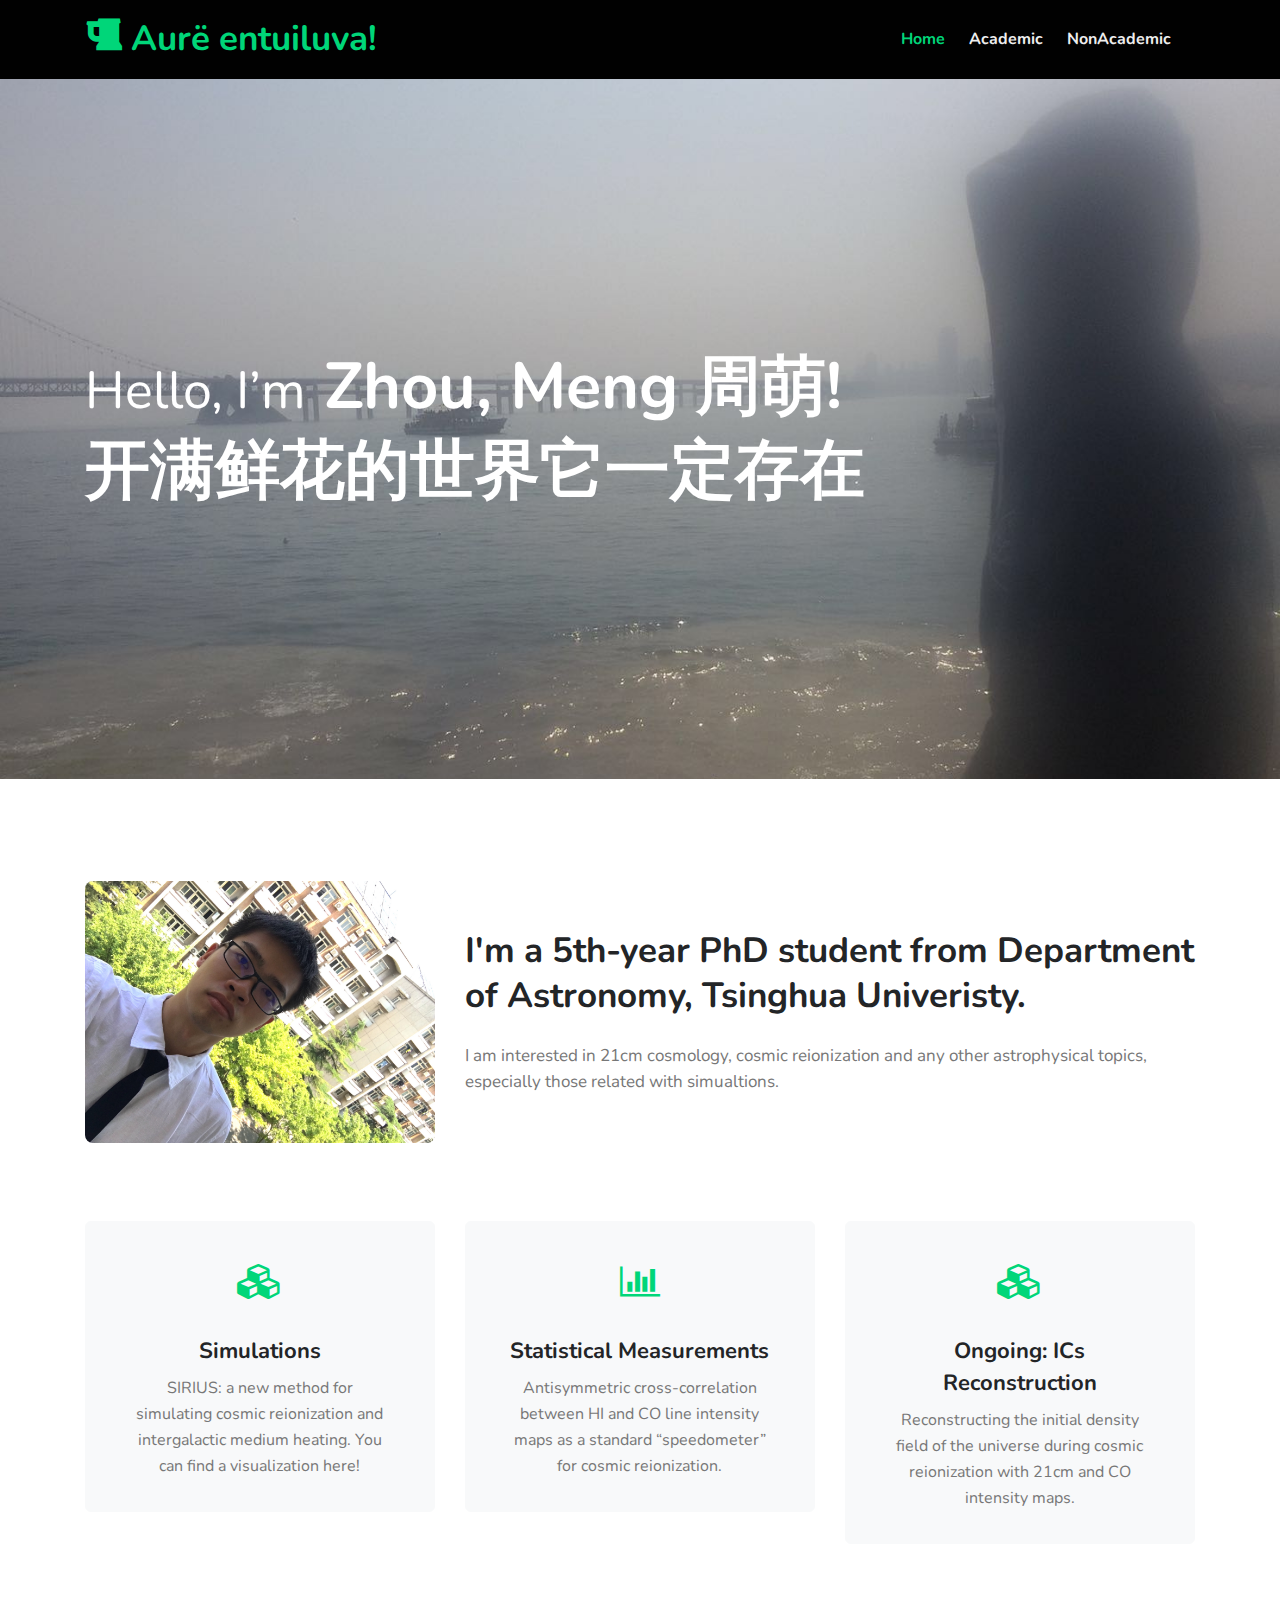
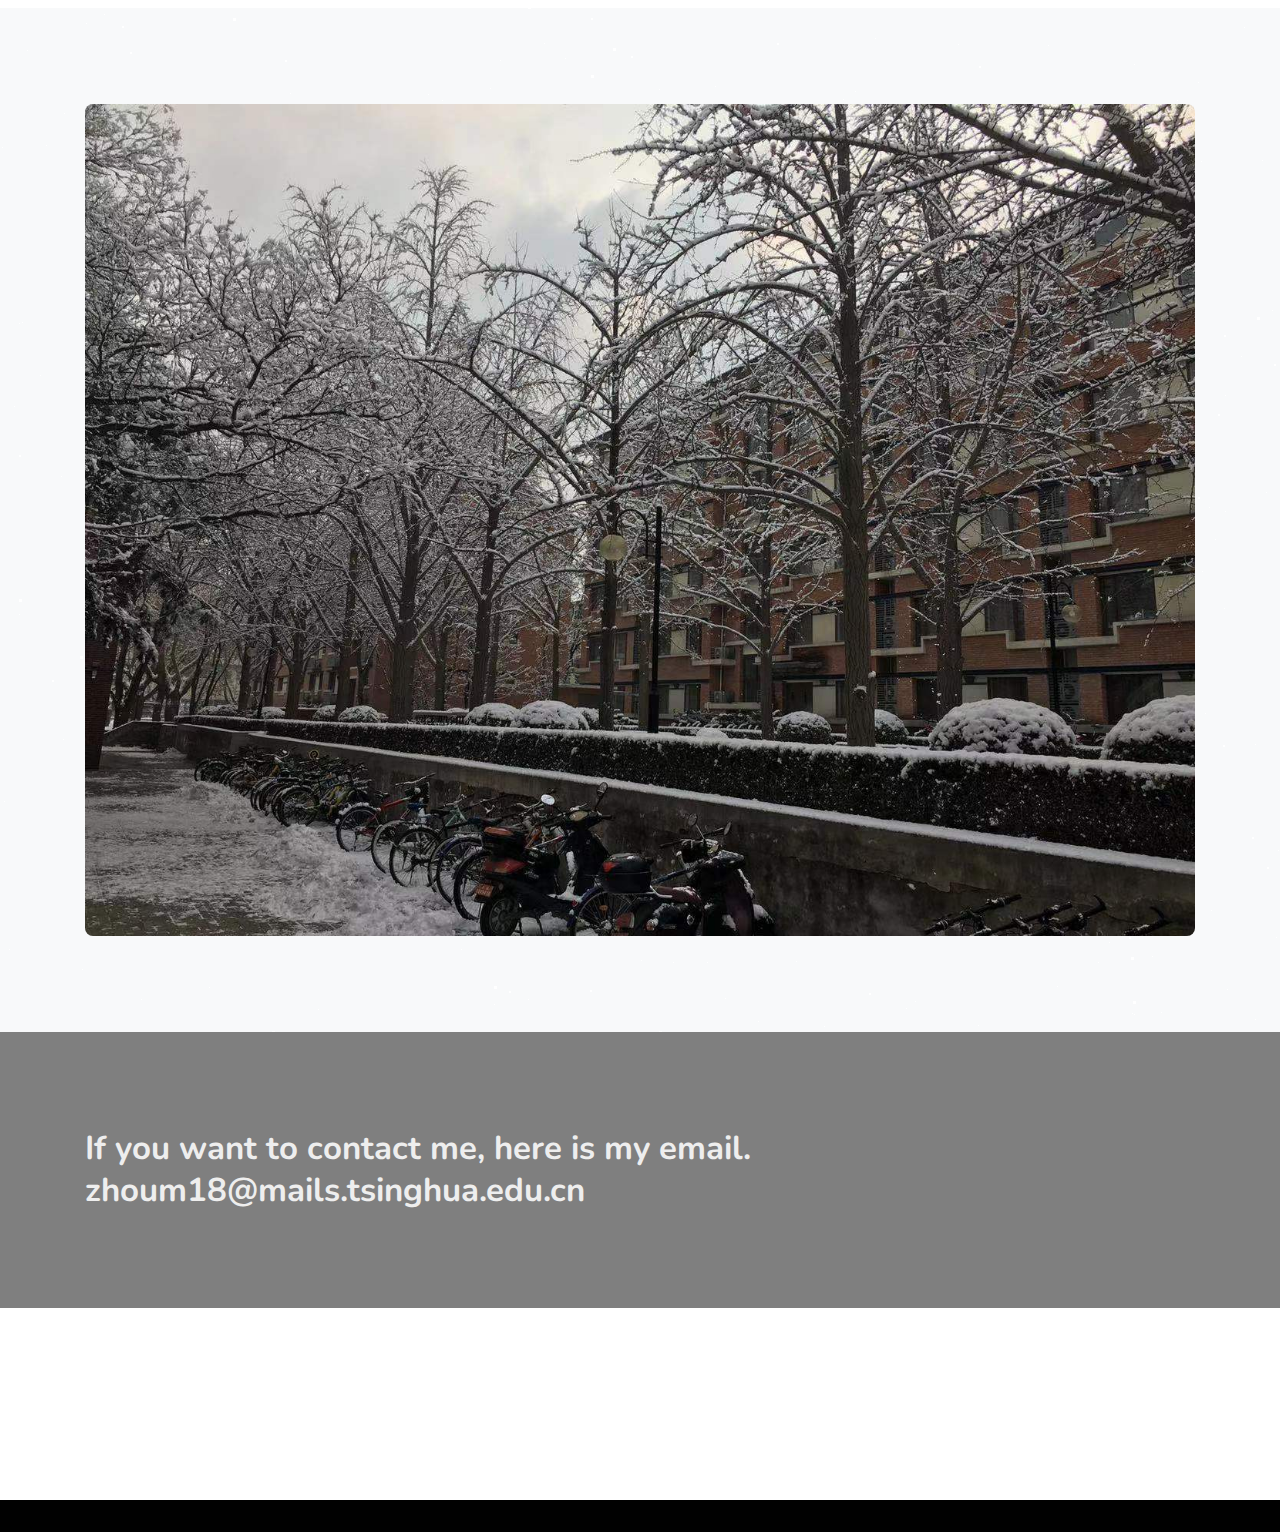
==== index.html @ 4bcf3872 "Update" ====
<!doctype html>
<html lang="en">

<head>
  <!-- Required meta tags -->
  <meta charset="utf-8">
  <meta name="viewport" content="width=device-width, initial-scale=1, shrink-to-fit=no">

  <title>Home</title>

  <!-- google fonts -->
  <link href="http://fonts.googleapis.com/css?family=Nunito:400,700&display=swap" rel="stylesheet">

  <!-- Template CSS -->
  <link rel="stylesheet" href="assets/css/style-starter.css">

</head>

<body>
<!-- header -->
<header>
  <div class="w3l-header" id="home">
    <div class="container">
      <nav class="navbar navbar-expand-lg navbar-dark pl-0 pr-0">
        <a class="navbar-brand m-0" href="index.html"><span class="fa fa-beer"></span></span> Aurë entuiluva! </a>
        <!-- if logo is image enable this   
            <a class="navbar-brand" href="#index.html">
                <img src="image-path" alt="Your logo" title="Your logo" style="height:35px;" />
            </a> -->
        <button class="navbar-toggler" type="button" data-toggle="collapse" data-target="#navbarNav" aria-controls="navbarNav" aria-expanded="false"
          aria-label="Toggle navigation">
          <span class="navbar-toggler-icon fa fa-bars"></span>
        </button>
        <div class="collapse navbar-collapse" id="navbarNav">
          <ul class="navbar-nav ml-auto">
            <li class="nav-item active mr-lg-4">
              <a class="nav-link pl-0 pr-0" href="index.html">Home <span class="sr-only">(current)</span></a>
            </li>
            <li class="nav-item mr-lg-4">
                <a class="nav-link pl-0 pr-0" href="academic.html">Academic</a>
            </li>
            
            <li class="nav-item mr-lg-4">
              <a class="nav-link pl-0 pr-0" href="nonacademic.html">NonAcademic</a>
            </li>
            
          </ul>
        </div>
      </nav>
    </div>
  </div>
</header>
<!-- //header -->
<!--  Main banner section -->
<section class="w3l-main-banner">
  <div class="banner-view">
    <div class="banner-info container">
      <h3 class="banner-text"><small>Hello, I’m</small>
        Zhou, Meng 周萌!
      </h3>
      <h3 class="banner-text">
          开满鲜花的世界它一定存在
      </h3>
    </div>
  </div>

  <div id='stars'></div>
  <div id='stars2'></div>
  <div id='stars3'></div>
</section>
<!--  //Main banner section -->
<!-- w3l-content-photo-5 -->
<div class="w3l-content-photo-5 py-5" id="about">
	<div class="content-main pt-lg-5 pt-md-3 pb-0">
		<div class="container">
			<div class="row">
				<div class="col-lg-4 content-photo">
					<a><img src="assets/images/myimage.jpg" class="img-fluid" alt="content-photo"></a>
				</div>
				<div class="col-lg-8 content-left mt-lg-0 mt-5 ">
					<h3>I'm a 5th-year PhD student from Department of Astronomy, Tsinghua Univeristy.</h3>
					<p class="mb-0">I am interested in 21cm cosmology, cosmic reionization and any other astrophysical topics, especially those related with simualtions.
                    </p>
				</div>
			</div>
		</div>
	</div>
</div>
<!-- //w3l-content-photo-5 -->
<section class="w3l-services-block-3">
  <div class="features-main pb-5 pt-0 text-center">
    <div class="container pb-lg-3">
      <div class="row features">
        <div class="col-lg-4 col-md-6 feature-grid">
         <!-- <a href="https://github.com/MengZhou2951/SIRIUS"> -->
         <a href="img.html">
            <div class="feature-body service1">
              <div class="feature-img">
                <span class="fa fa-cubes" aria-hidden="true"></span>
              </div>
              <div class="feature-info mt-4">
                <h3 class="feature-titel mb-2">Simulations</h3>
                <p class="feature-text">SIRIUS: a new method for simulating cosmic reionization and intergalactic medium heating. You can find a visualization here!
                </p>
              </div>
            </div>
          </a>
        </div>
        <div class="col-lg-4 col-md-6 feature-grid">
          <a href="https://ui.adsabs.harvard.edu/abs/2021ApJ...909...51Z/abstract">
            <div class="feature-body service2">
              <div class="feature-img">
                <span class="fa fa-bar-chart" aria-hidden="true"></span>
              </div>
              <div class="feature-info mt-4">
                <h3 class="feature-titel mb-2">Statistical Measurements</h3>
                <p class="feature-text">Antisymmetric cross-correlation between HI and CO line intensity maps as a standard “speedometer” for cosmic reionization.
                </p>

              </div>
            </div>
          </a>
        </div>
        <div class="col-lg-4 col-md-6 feature-grid">
          <a href="#url">
            <div class="feature-body service1">
              <div class="feature-img">
                <span class="fa fa-cubes" aria-hidden="true"></span>
              </div>
              <div class="feature-info mt-4">
                <h3 class="feature-titel mb-2">Ongoing: ICs Reconstruction</h3>
                <p class="feature-text">Reconstructing the initial density field of the universe during cosmic reionization with 21cm and CO intensity maps.
                </p>
              </div>
            </div>
          </a>
        </div>
      </div>
    </div>
  </div>
</section>
<!-- gallery-7 -->
<section class="w3l-gallery-7">
	<div class="gallery-7_sur py-5">
		<div class="container py-lg-5">
			<div id="container">
				<div class="galleryContainer">
					<div class="gallery">
						<input type="radio" name="controls" id="c1" checked><img class="galleryImage img-fluid" id="i1" src="assets/images/g1.jpg" class="img"
							alt="">
						<input type="radio" name="controls" id="c2"><img class="galleryImage img-fluid" id="i2" src="assets/images/g2.jpg" class="img" alt="">
						
					</div>
					
				</div>
			</div>
		</div>
	</div>
</section>

<!-- //iphone home block -->
<!-- testimonial -->
<section class="w3l-quote-main" id="client">
    <div class="quote py-5">
        <div class="container py-lg-5">
            <div class="row">
                <div class="col-lg-9">
                    <h4>If you want to contact me, here is my email.</h4>
                    <h4> zhoum18@mails.tsinghua.edu.cn</h4>
                </div>
                <div class="col-lg-3 mt-lg-0 mt-3 text-lg-center tablet-grid">
                    <img src="assets/images/client1.jpg" alt="" class="img-fluid" />
                    <div>
                        
                    </div>
                </div>
            </div>
        </div>
    </div>
</section>
<!-- //testimonial -->

<!-- home page blog-->
<section class="w3l-blog py-5">
    <div class="container py-lg-5 py-md-3">
        <div class="row">
            <div class="col-lg-5">
                
            </div>
            <div class="col-lg-7 mt-lg-0 mt-4">
                
            </div>
        </div>
    </div>
</section>
<!-- //home page blog-->
<!-- freelance hire me -->

<!-- //freelance hire me -->

<!-- Footer -->
<footer>
  <section class="w3l-footers-1">
    <div class="footer py-3">
      <div class="container">
        <div class="footer-content">
          <div class="row">
            <div class="col-lg-8 footer-left">
            
            </div>
            <div class="col-lg-4 footer-right text-lg-right text-center mt-lg-0 mt-3">
              <ul class="social m-0 p-0">
                
              </ul>
            </div>
          </div>
        </div>
      </div>
    </div>
  </section>
</footer>
<!-- //Footer -->

<!-- move top -->
<button onclick="topFunction()" id="movetop" class="editContent" title="Go to top">
  <span class="fa fa-angle-up"></span>
</button>
<script>
  // When the user scrolls down 20px from the top of the document, show the button
  window.onscroll = function () {
    scrollFunction()
  };

  function scrollFunction() {
    if (document.body.scrollTop > 20 || document.documentElement.scrollTop > 20) {
      document.getElementById("movetop").style.display = "block";
    } else {
      document.getElementById("movetop").style.display = "none";
    }
  }

  // When the user clicks on the button, scroll to the top of the document
  function topFunction() {
    document.body.scrollTop = 0;
    document.documentElement.scrollTop = 0;
  }
</script>
<!-- /move top -->

<!-- common jquery -->
<script src="assets/js/jquery-3.3.1.min.js"></script>
<!-- //common jquery -->

<!-- disable body scroll which navbar is in active -->
<script>
  $(function () {
    $('.navbar-toggler').click(function () {
      $('body').toggleClass('noscroll');
    })
  });
</script>
<!-- disable body scroll which navbar is in active -->


<!-- for blog carousel slider -->
<script src="assets/js/owl.carousel.js"></script>
<script>
  $(document).ready(function () {
    var owl = $('.owl-carousel');
    owl.owlCarousel({
      stagePadding: 20,
      margin: 15,
      nav: false,
      loop: false,
      responsive: {
        0: {
          items: 1
        },
        600: {
          items: 2
        },
        1000: {
          items: 3
        }
      }
    })
  })
</script>
<!-- //for blog carousel slider -->


<!-- stats number counter-->
<script src="assets/js/jquery.waypoints.min.js"></script>
<script src="assets/js/jquery.countup.js"></script>
<script>
  $('.counter').countUp();
</script>
<!-- //stats number counter -->

<!-- jQuery-Photo-filter-lightbox-portfolio-plugin -->
<script src="assets/js/jquery-1.7.2.js"></script>
<script src="assets/js/jquery.quicksand.js"></script>
<script src="assets/js/script.js"></script>
<script src="assets/js/jquery.prettyPhoto.js"></script>
<!-- //jQuery-Photo-filter-lightbox-portfolio-plugin -->

<!--  bootstrap js -->
<script src="assets/js/bootstrap.min.js"></script>
<!--  //bootstrap js -->

</body>

</html>
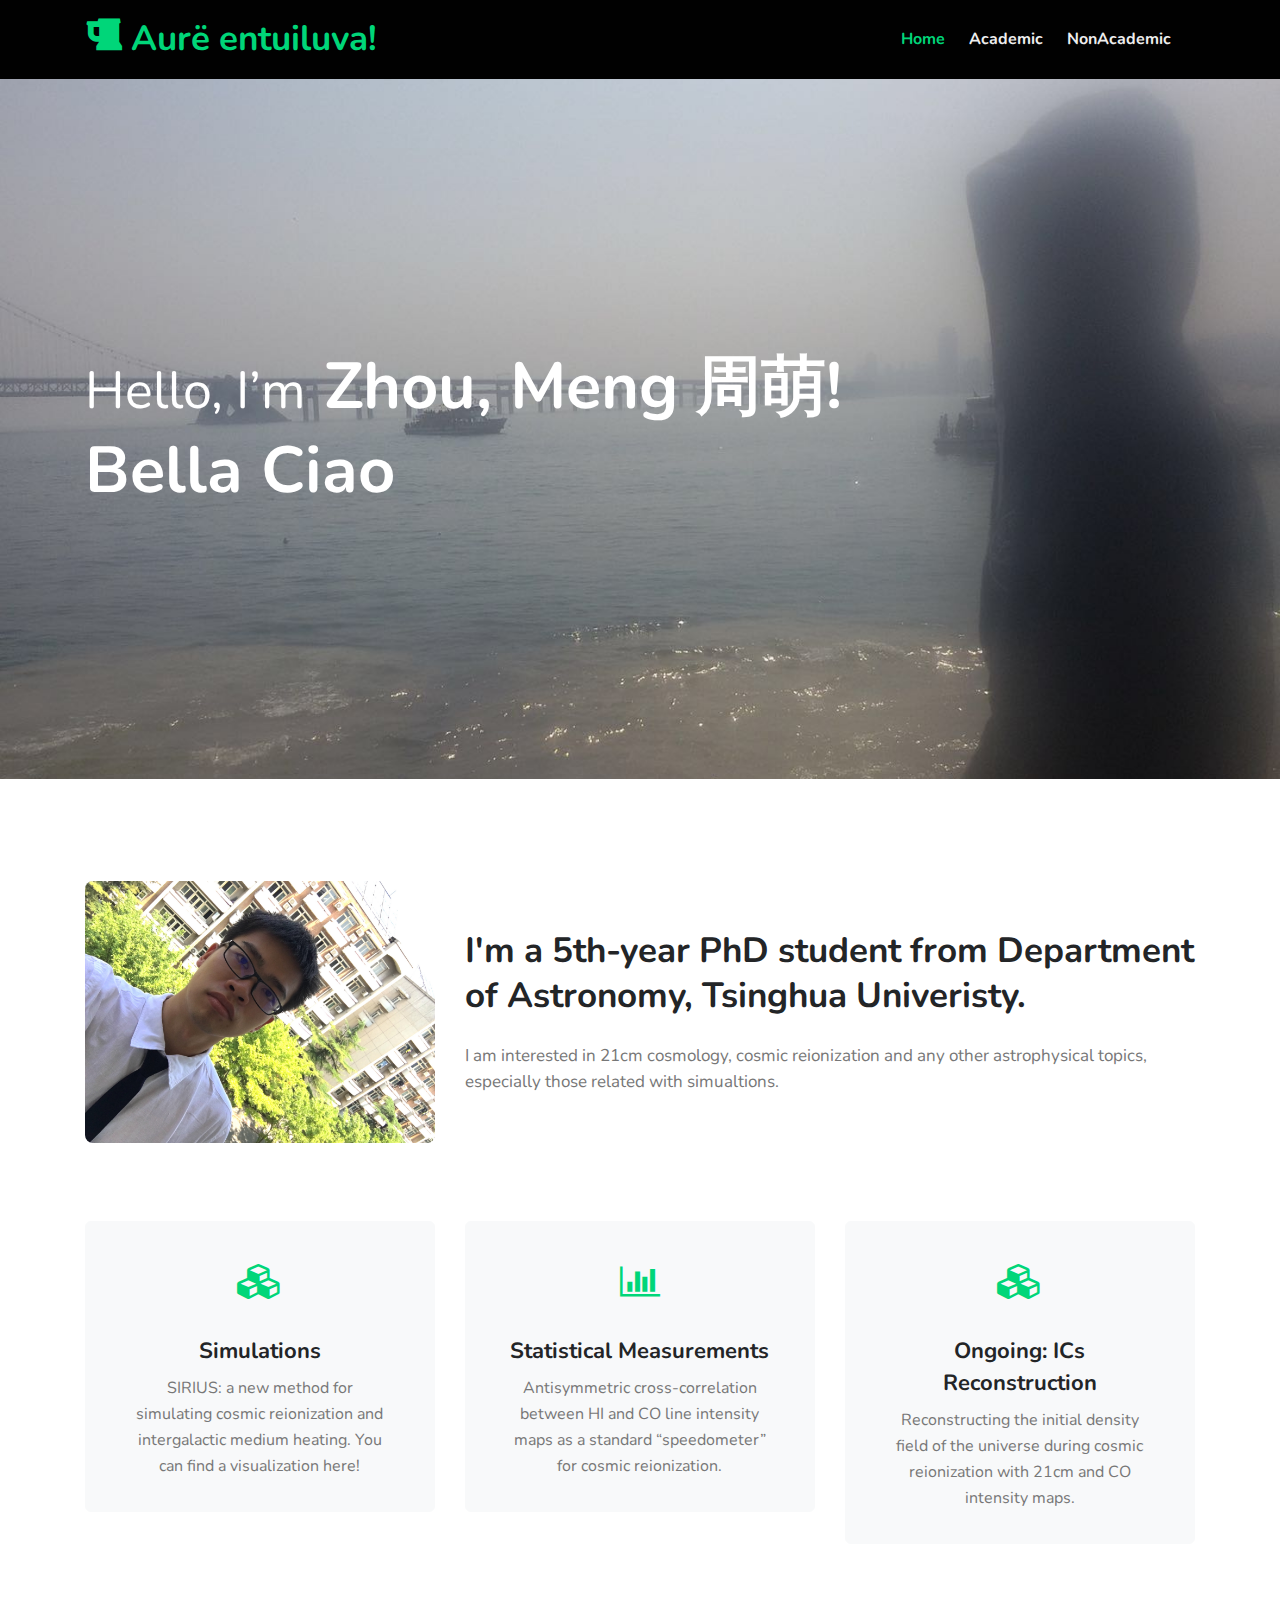
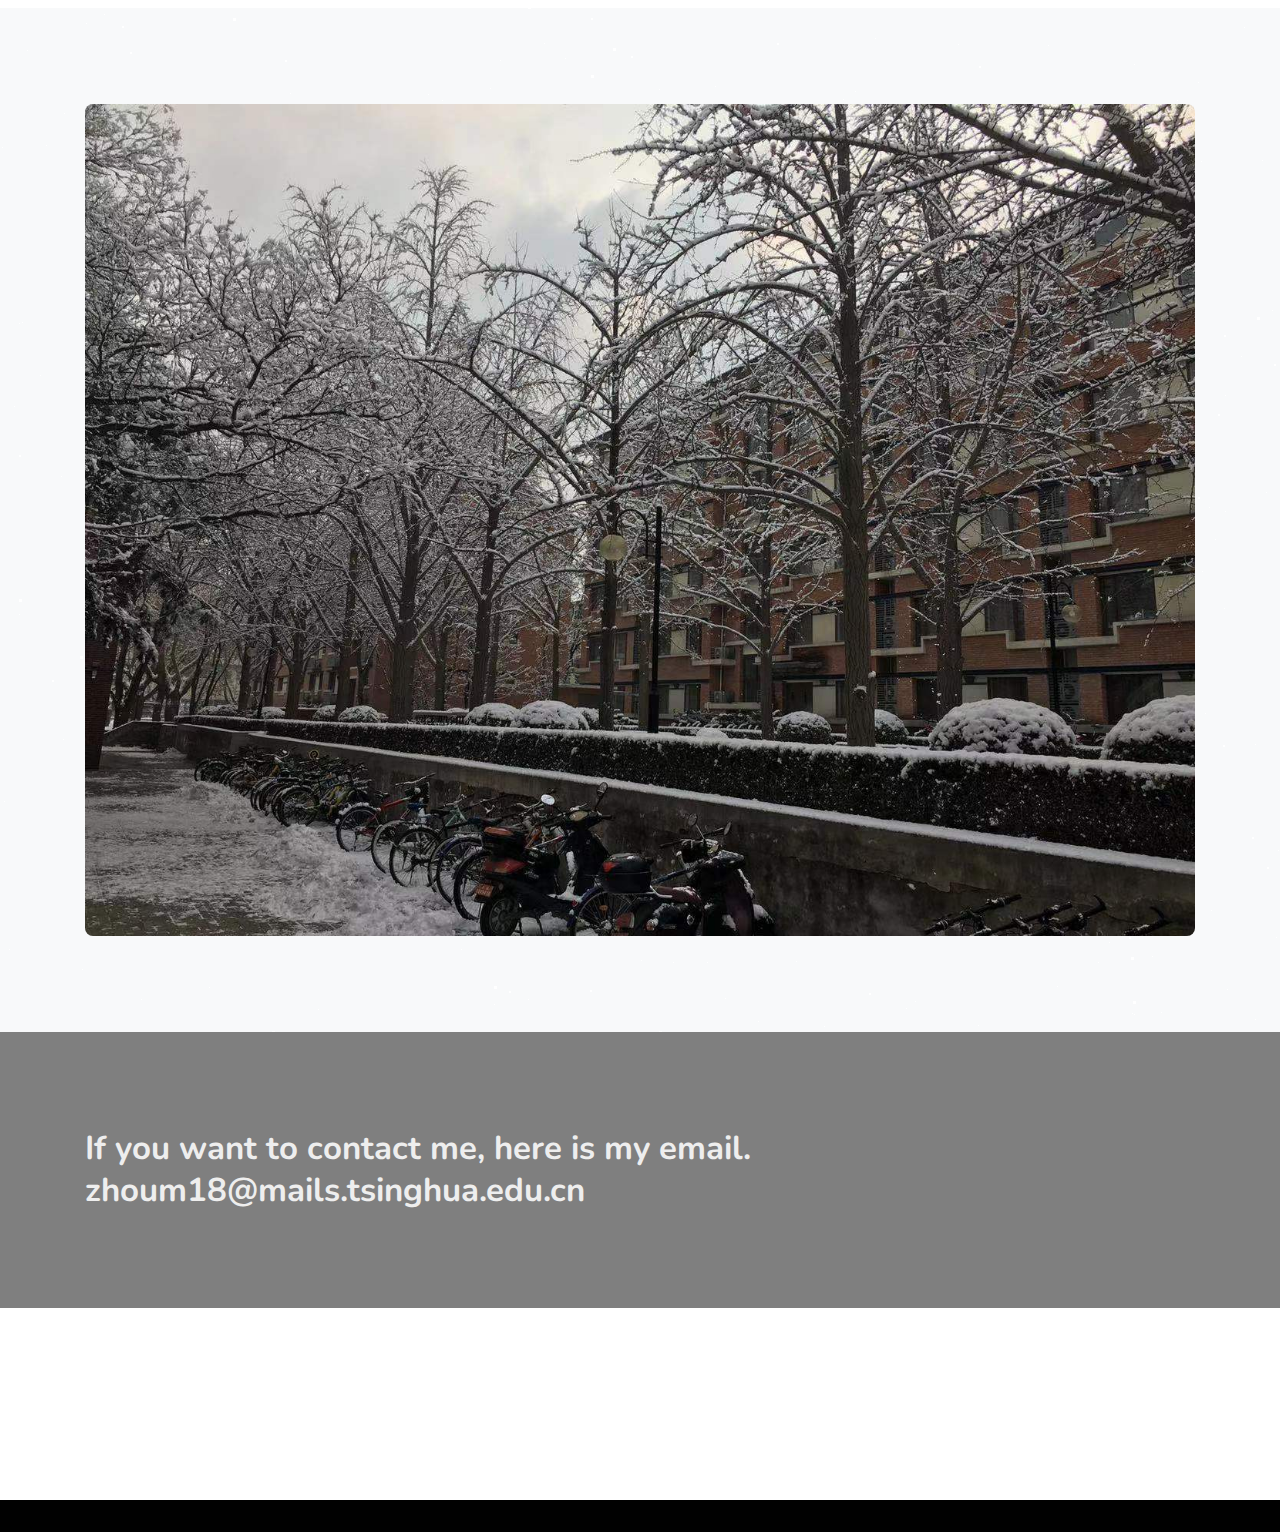
==== commit e435f998: "Bella Ciao" ====
--- a/index.html
+++ b/index.html
@@ -59,7 +59,7 @@
         Zhou, Meng 周萌!
       </h3>
       <h3 class="banner-text">
-          开满鲜花的世界它一定存在
+          Bella Ciao
       </h3>
     </div>
   </div>
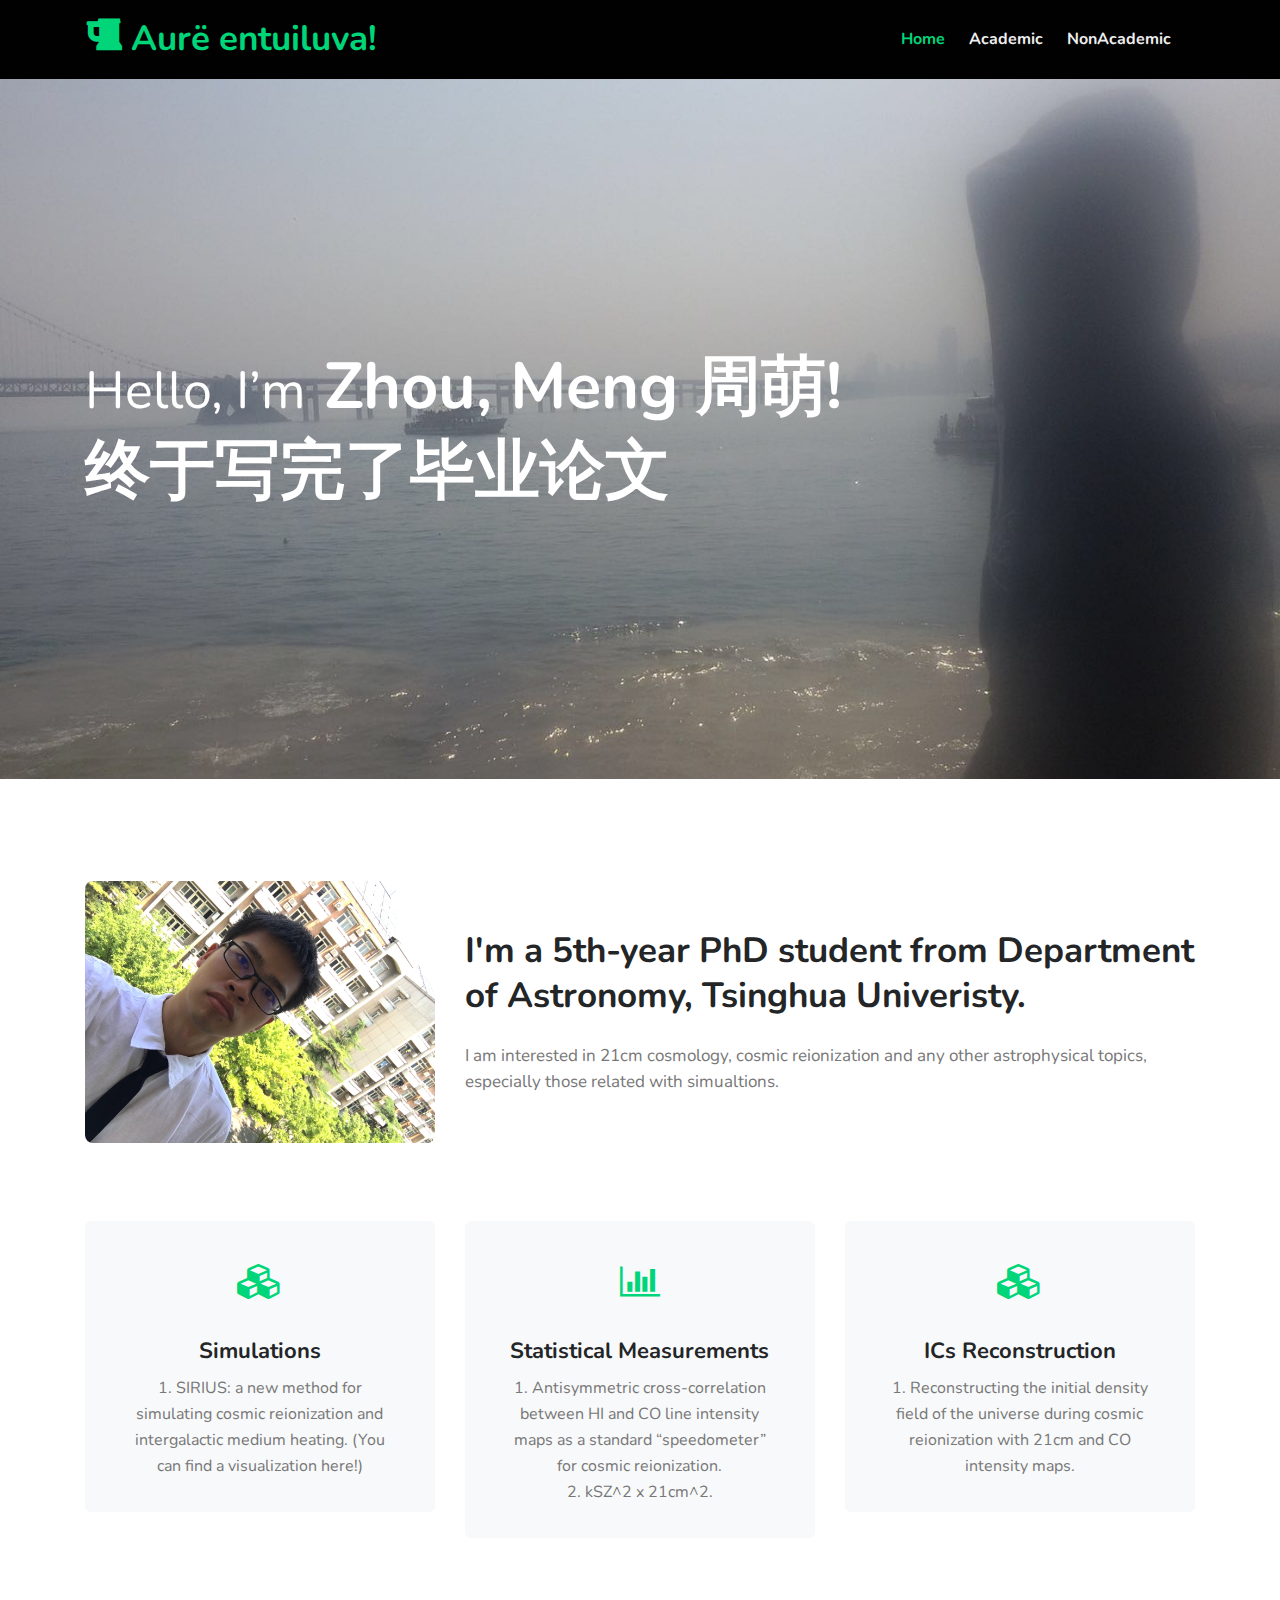
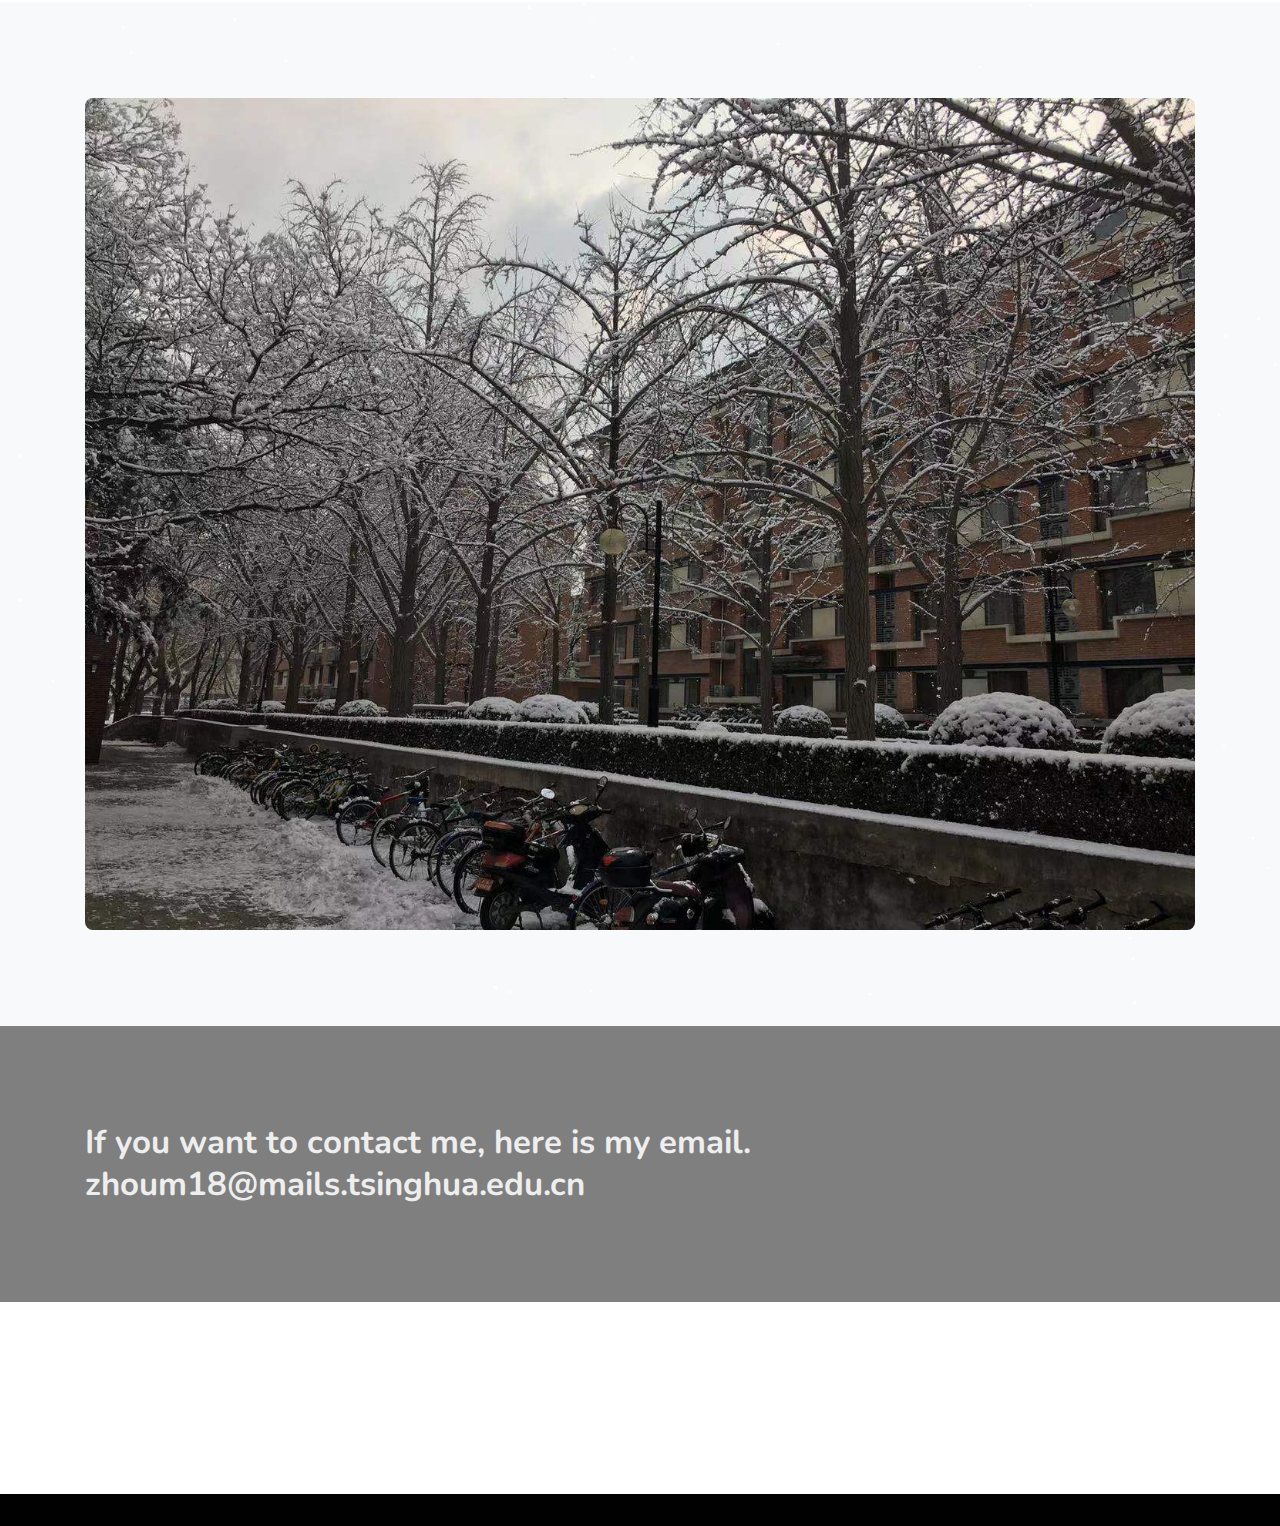
==== commit 7e0c7c2a: "Update" ====
--- a/index.html
+++ b/index.html
@@ -59,7 +59,7 @@
         Zhou, Meng 周萌!
       </h3>
       <h3 class="banner-text">
-          Bella Ciao
+          终于写完了毕业论文
       </h3>
     </div>
   </div>
@@ -92,49 +92,58 @@
     <div class="container pb-lg-3">
       <div class="row features">
         <div class="col-lg-4 col-md-6 feature-grid">
-         <!-- <a href="https://github.com/MengZhou2951/SIRIUS"> -->
-         <a href="img.html">
+         
+         
             <div class="feature-body service1">
               <div class="feature-img">
                 <span class="fa fa-cubes" aria-hidden="true"></span>
               </div>
               <div class="feature-info mt-4">
                 <h3 class="feature-titel mb-2">Simulations</h3>
-                <p class="feature-text">SIRIUS: a new method for simulating cosmic reionization and intergalactic medium heating. You can find a visualization here!
+                <a href="img.html">
+                <!-- <a href="https://github.com/MengZhou2951/SIRIUS"> -->
+                <p class="feature-text">1. SIRIUS: a new method for simulating cosmic reionization and intergalactic medium heating. (You can find a visualization here!)
                 </p>
-              </div>
-            </div>
-          </a>
+                </a>
+              </div>
+            </div>
+         
         </div>
         <div class="col-lg-4 col-md-6 feature-grid">
-          <a href="https://ui.adsabs.harvard.edu/abs/2021ApJ...909...51Z/abstract">
+          
             <div class="feature-body service2">
               <div class="feature-img">
                 <span class="fa fa-bar-chart" aria-hidden="true"></span>
               </div>
               <div class="feature-info mt-4">
                 <h3 class="feature-titel mb-2">Statistical Measurements</h3>
-                <p class="feature-text">Antisymmetric cross-correlation between HI and CO line intensity maps as a standard “speedometer” for cosmic reionization.
+                <a href="https://ui.adsabs.harvard.edu/abs/2021ApJ...909...51Z/abstract">
+                <p class="feature-text">1. Antisymmetric cross-correlation between HI and CO line intensity maps as a standard “speedometer” for cosmic reionization.
                 </p>
-
-              </div>
-            </div>
-          </a>
+                </a>
+                <p class="feature-text">2. kSZ^2 x 21cm^2.
+                </p>
+              </div>
+            </div>
+         
         </div>
         <div class="col-lg-4 col-md-6 feature-grid">
-          <a href="#url">
+            
             <div class="feature-body service1">
               <div class="feature-img">
                 <span class="fa fa-cubes" aria-hidden="true"></span>
               </div>
               <div class="feature-info mt-4">
-                <h3 class="feature-titel mb-2">Ongoing: ICs Reconstruction</h3>
-                <p class="feature-text">Reconstructing the initial density field of the universe during cosmic reionization with 21cm and CO intensity maps.
+                <h3 class="feature-titel mb-2">ICs Reconstruction</h3>
+                <a href="https://ui.adsabs.harvard.edu/abs/2023arXiv231114940Z/abstract">
+                <p class="feature-text">1. Reconstructing the initial density field of the universe during cosmic reionization with 21cm and CO intensity maps.
                 </p>
-              </div>
-            </div>
-          </a>
-        </div>
+                </a>
+              </div>
+            </div>
+          
+        </div>
+        
       </div>
     </div>
   </div>
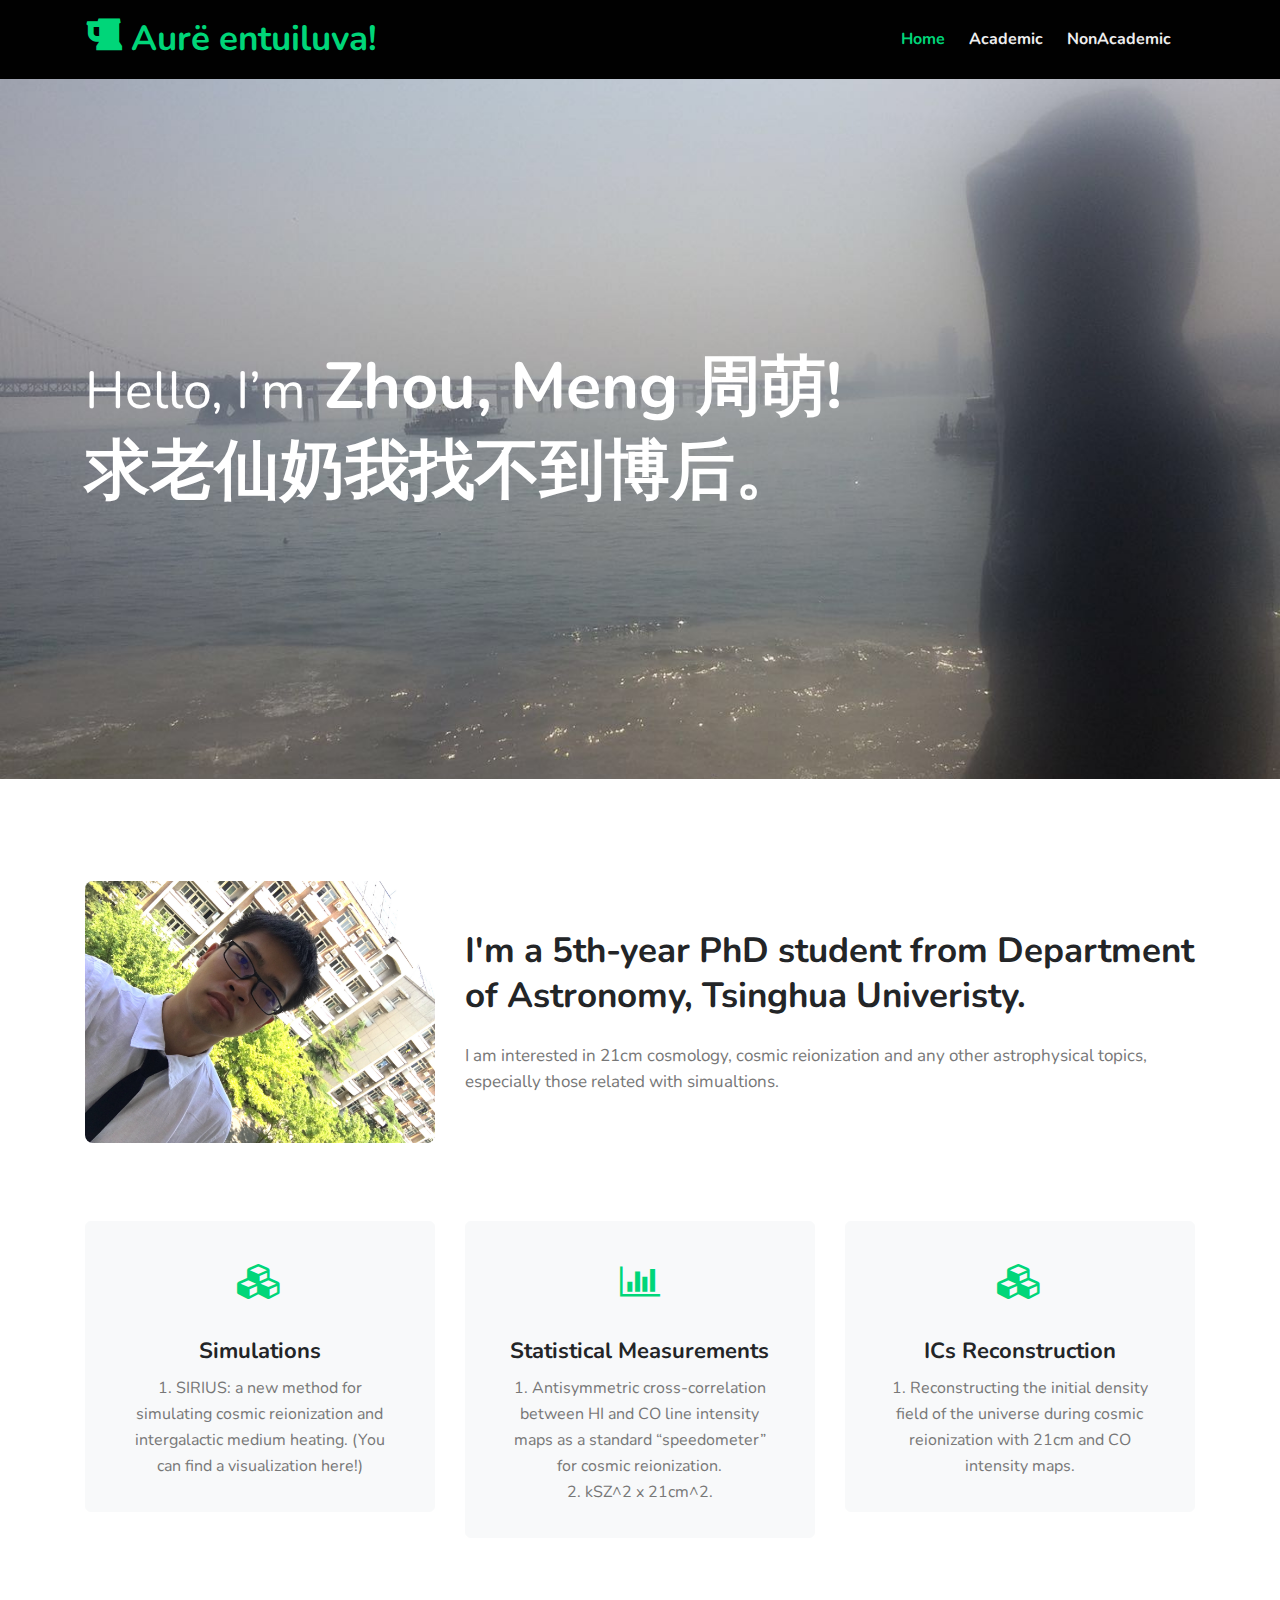
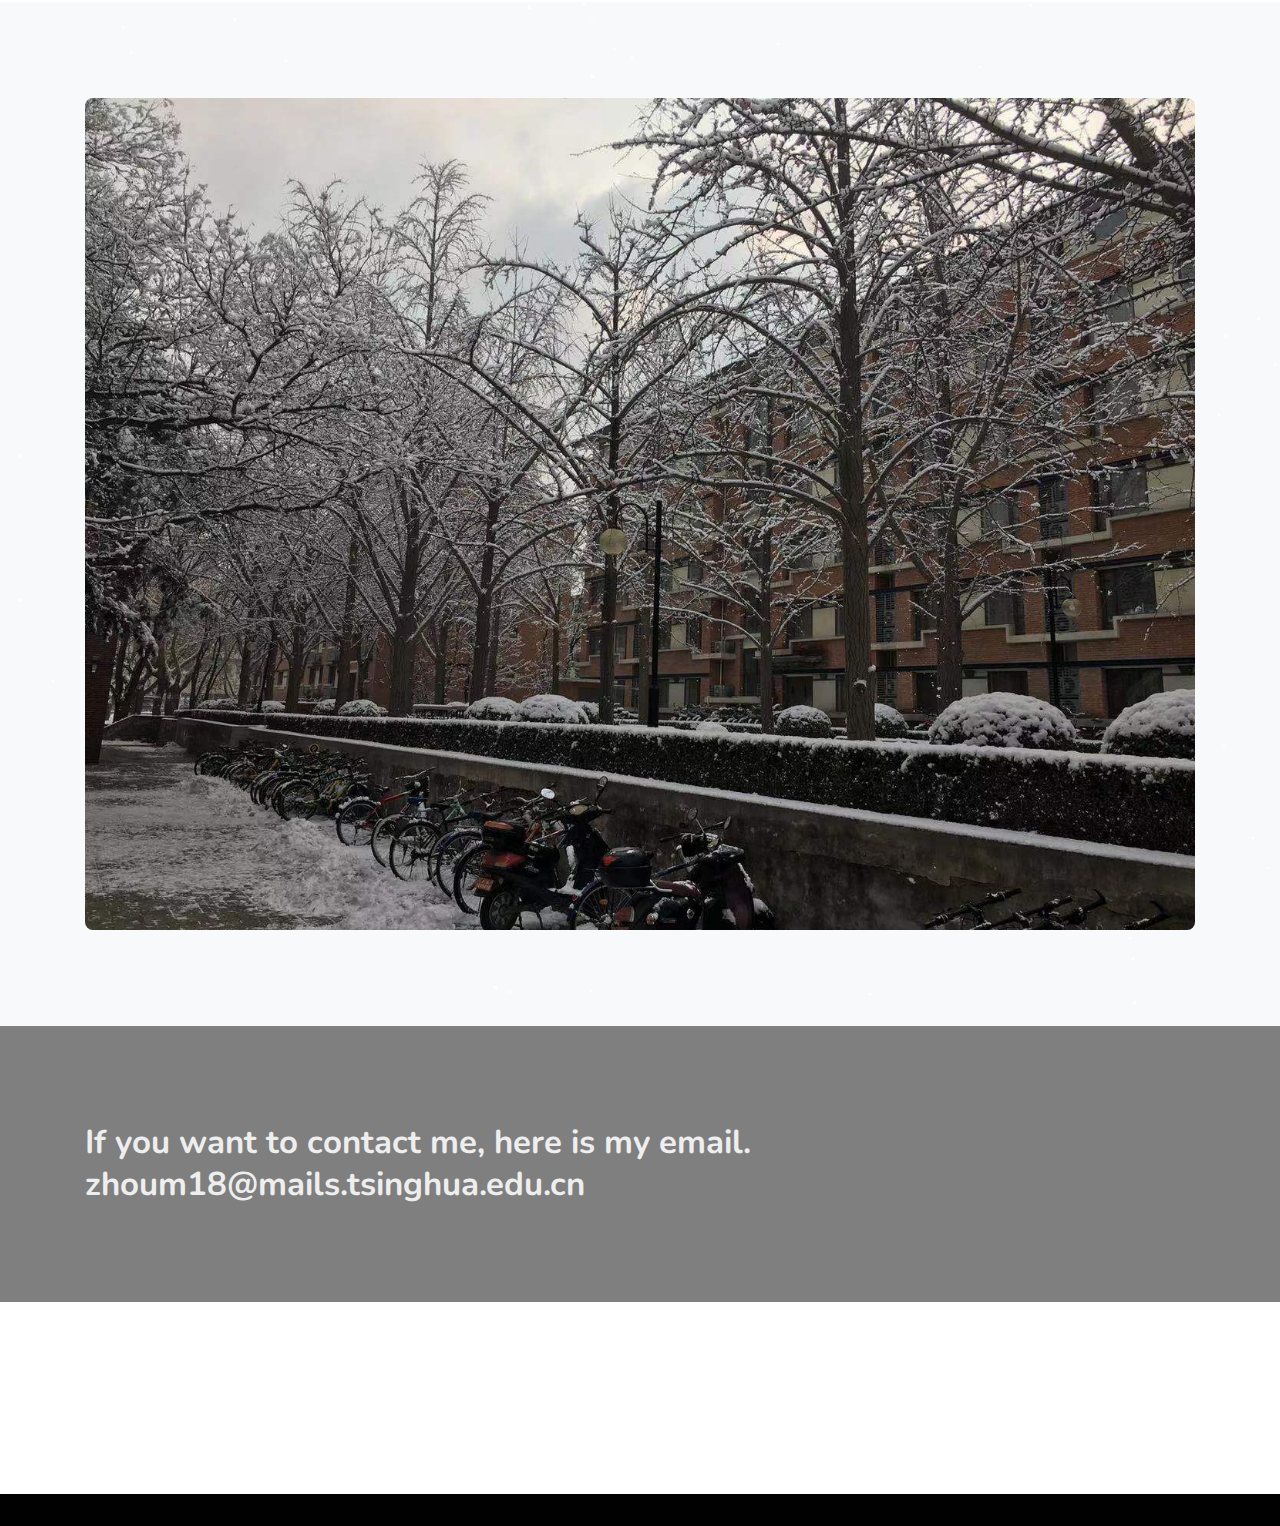
==== commit c4fd4b24: "update" ====
--- a/index.html
+++ b/index.html
@@ -59,7 +59,7 @@
         Zhou, Meng 周萌!
       </h3>
       <h3 class="banner-text">
-          终于写完了毕业论文
+          求老仙奶我找不到博后。
       </h3>
     </div>
   </div>
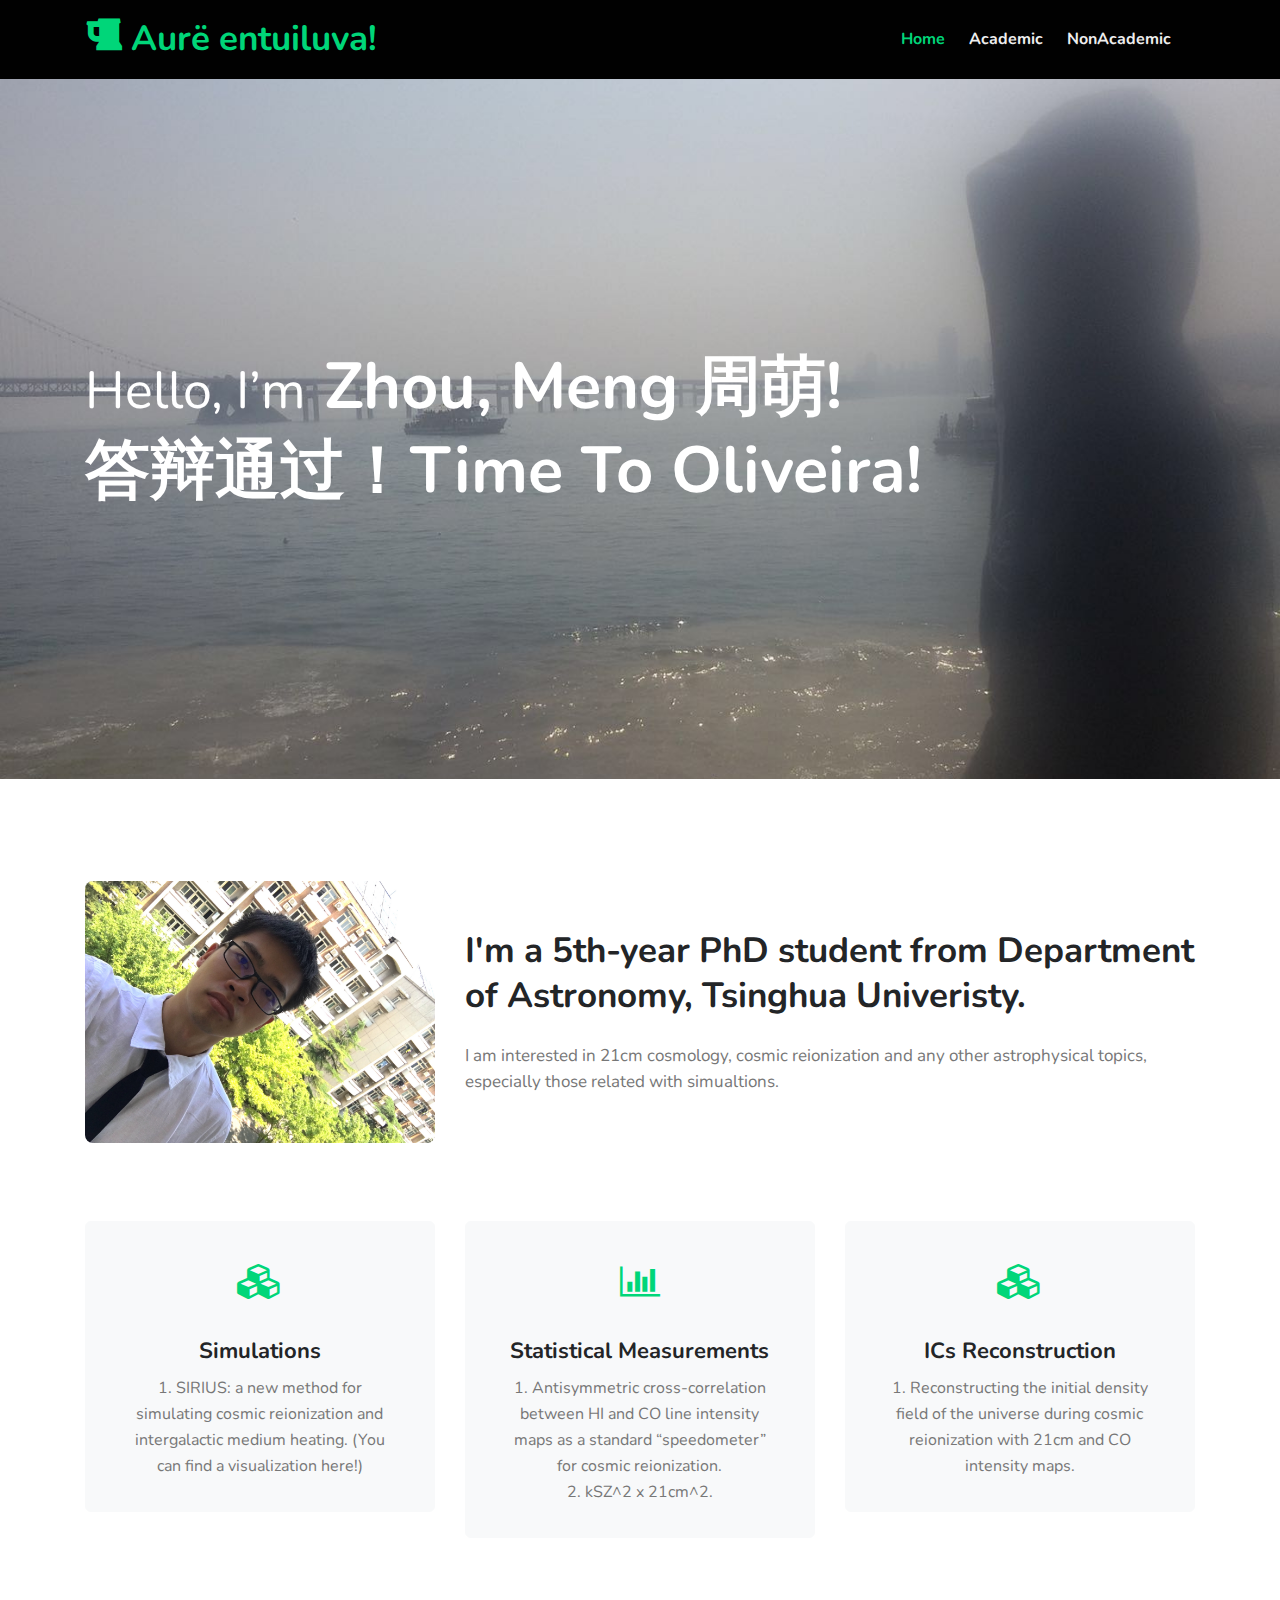
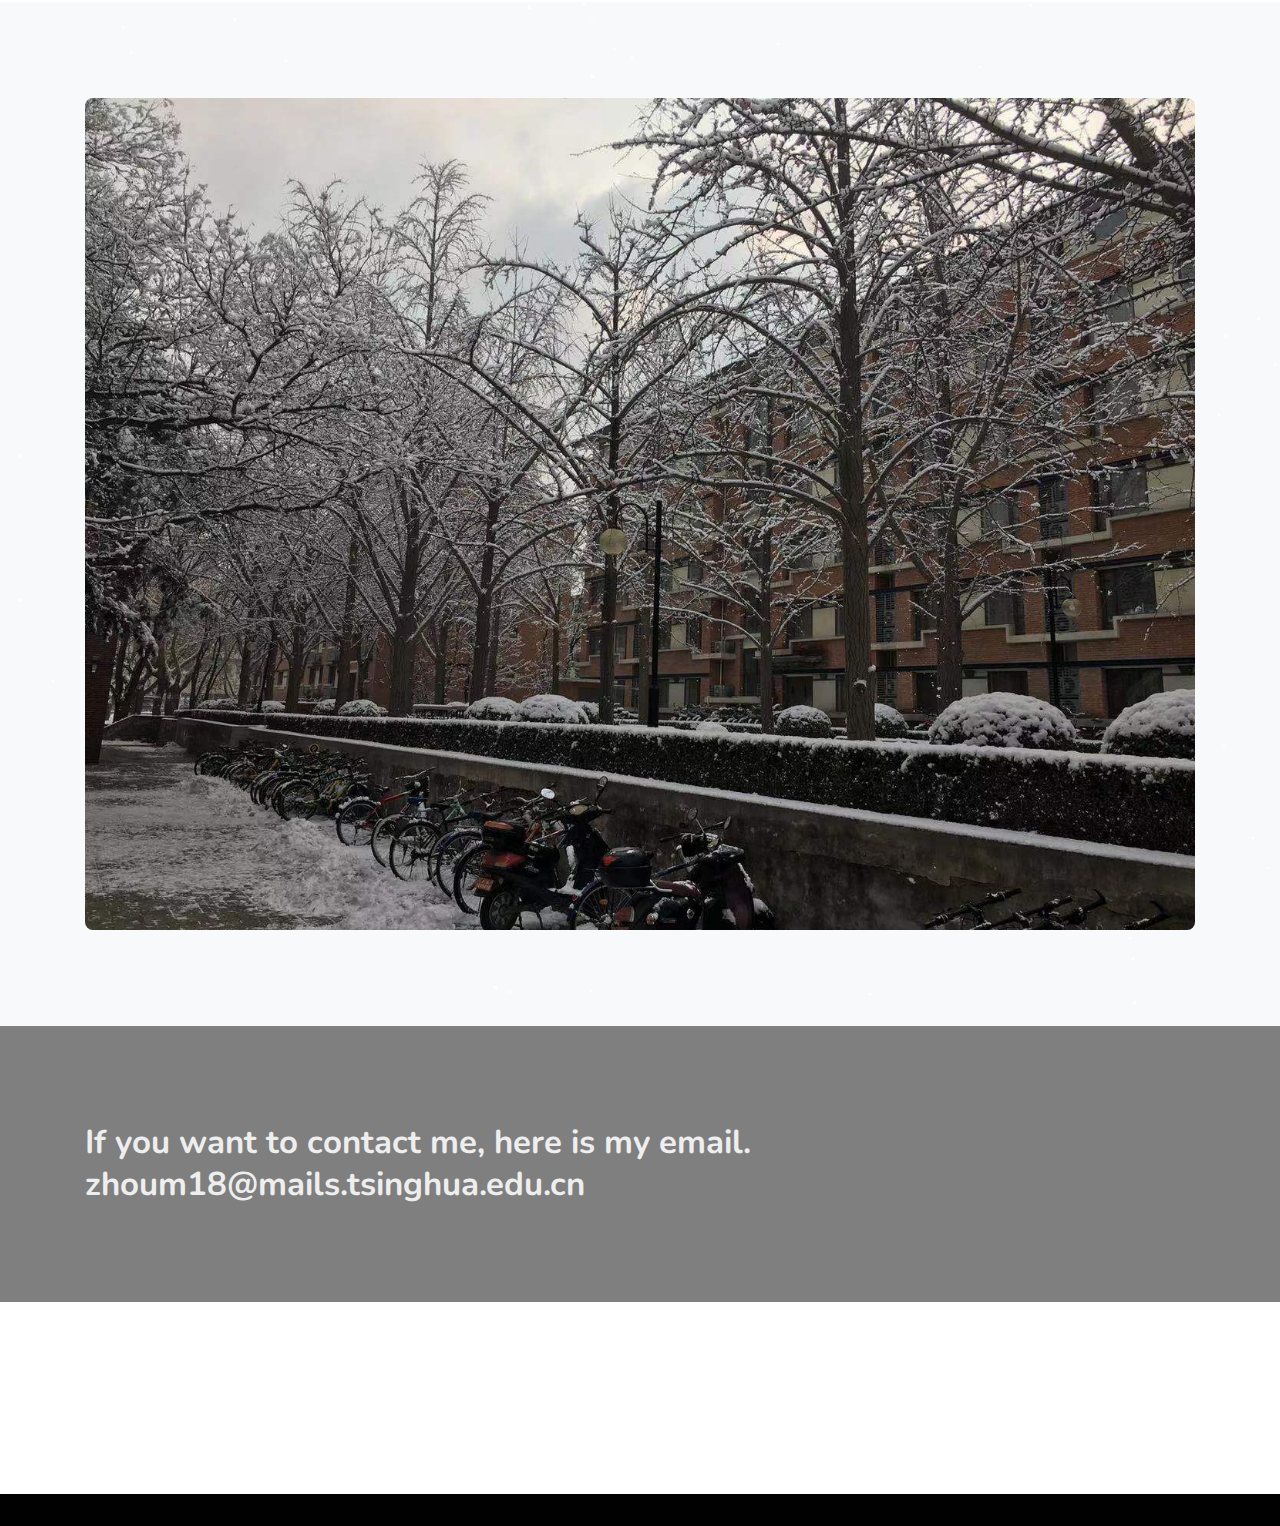
==== commit 00d50a05: "Update" ====
--- a/index.html
+++ b/index.html
@@ -59,7 +59,7 @@
         Zhou, Meng 周萌!
       </h3>
       <h3 class="banner-text">
-          求老仙奶我找不到博后。
+          答辩通过！Time To Oliveira!
       </h3>
     </div>
   </div>
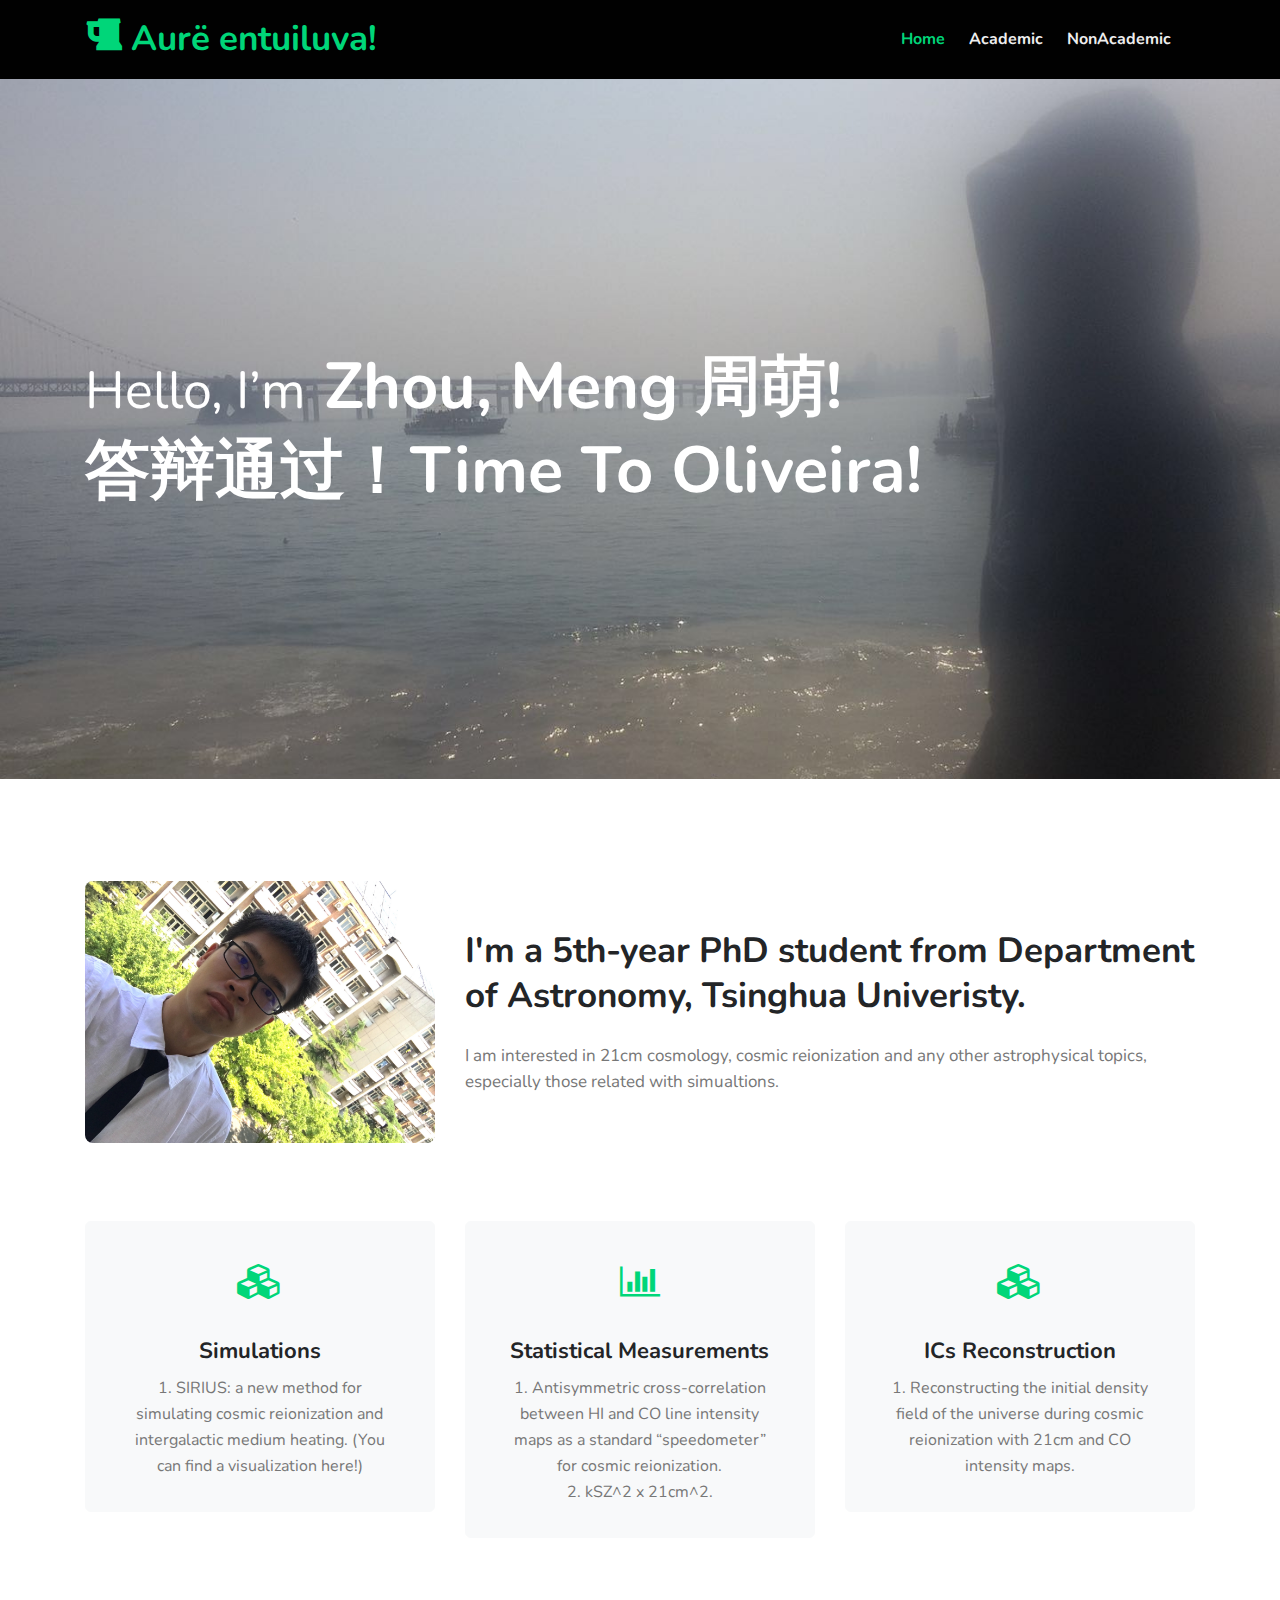
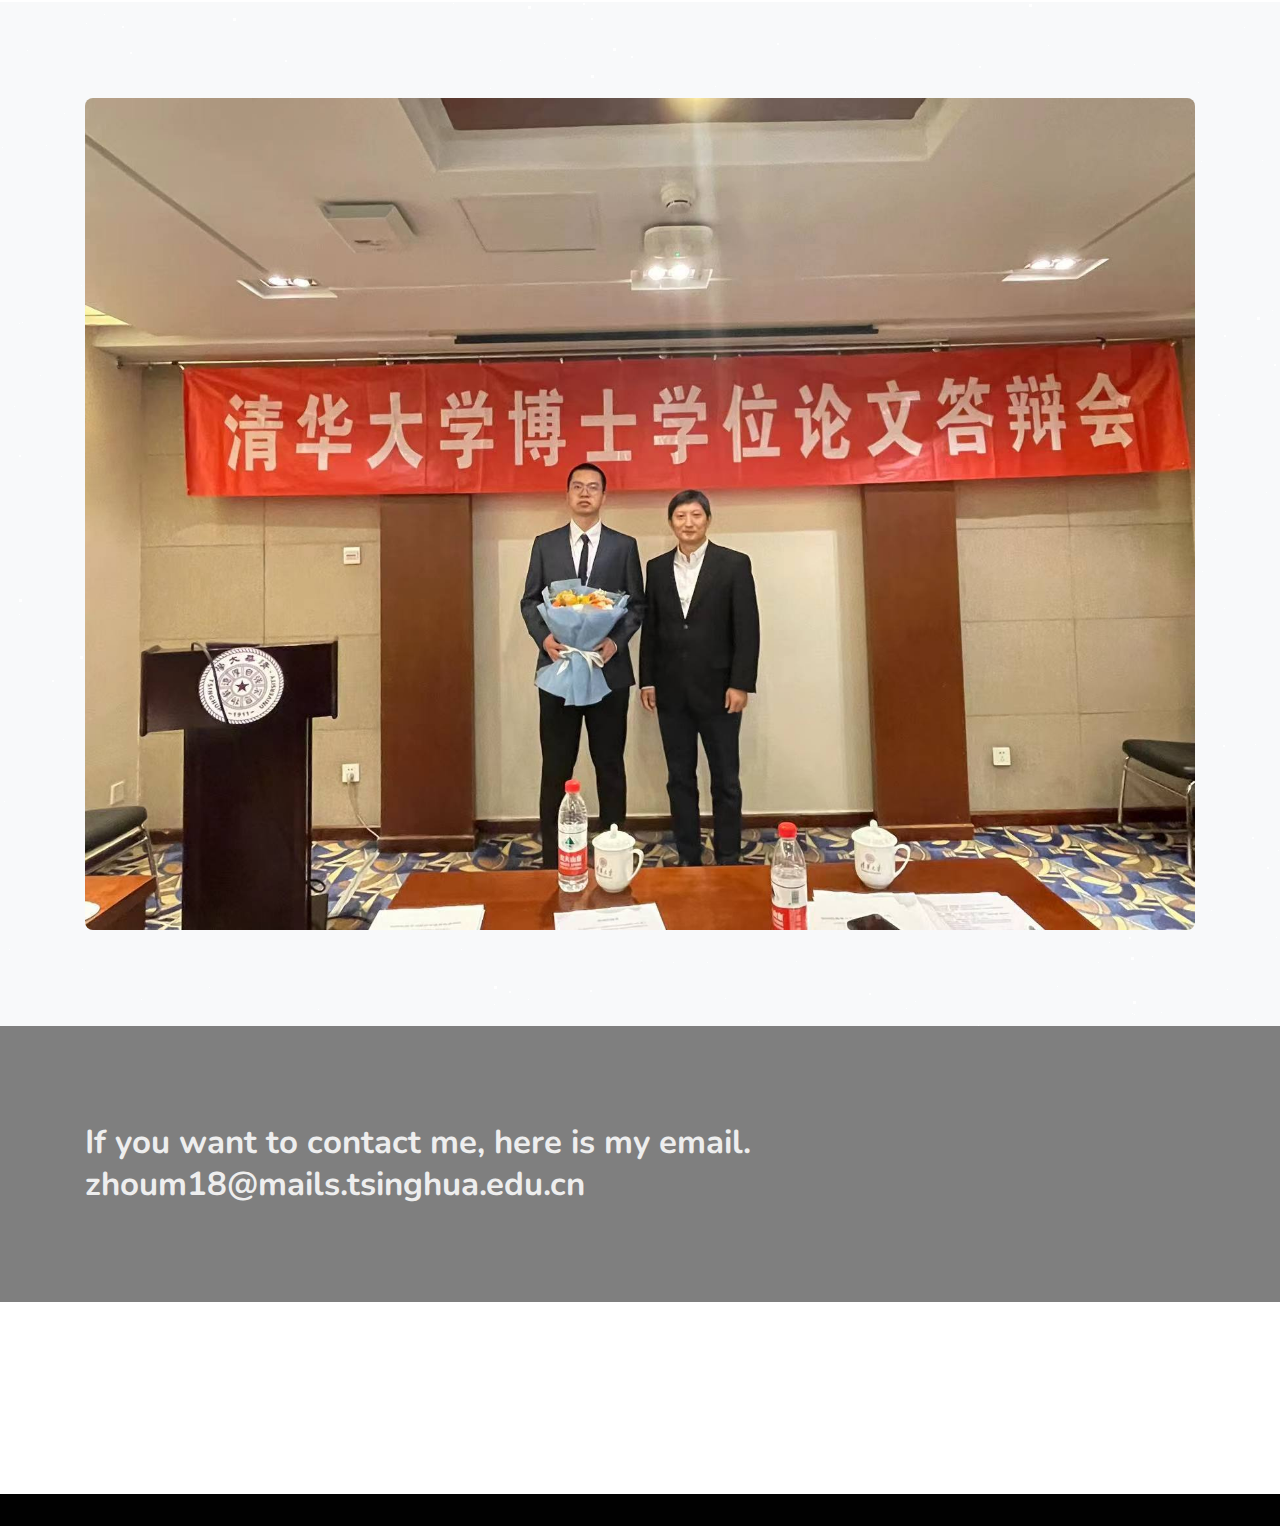
==== commit 183aec7a: "Update" ====
--- a/index.html
+++ b/index.html
@@ -155,7 +155,7 @@
 			<div id="container">
 				<div class="galleryContainer">
 					<div class="gallery">
-						<input type="radio" name="controls" id="c1" checked><img class="galleryImage img-fluid" id="i1" src="assets/images/g1.jpg" class="img"
+						<input type="radio" name="controls" id="c1" checked><img class="galleryImage img-fluid" id="i1" src="assets/images/WechatIMG35.jpg" class="img"
 							alt="">
 						<input type="radio" name="controls" id="c2"><img class="galleryImage img-fluid" id="i2" src="assets/images/g2.jpg" class="img" alt="">
 						
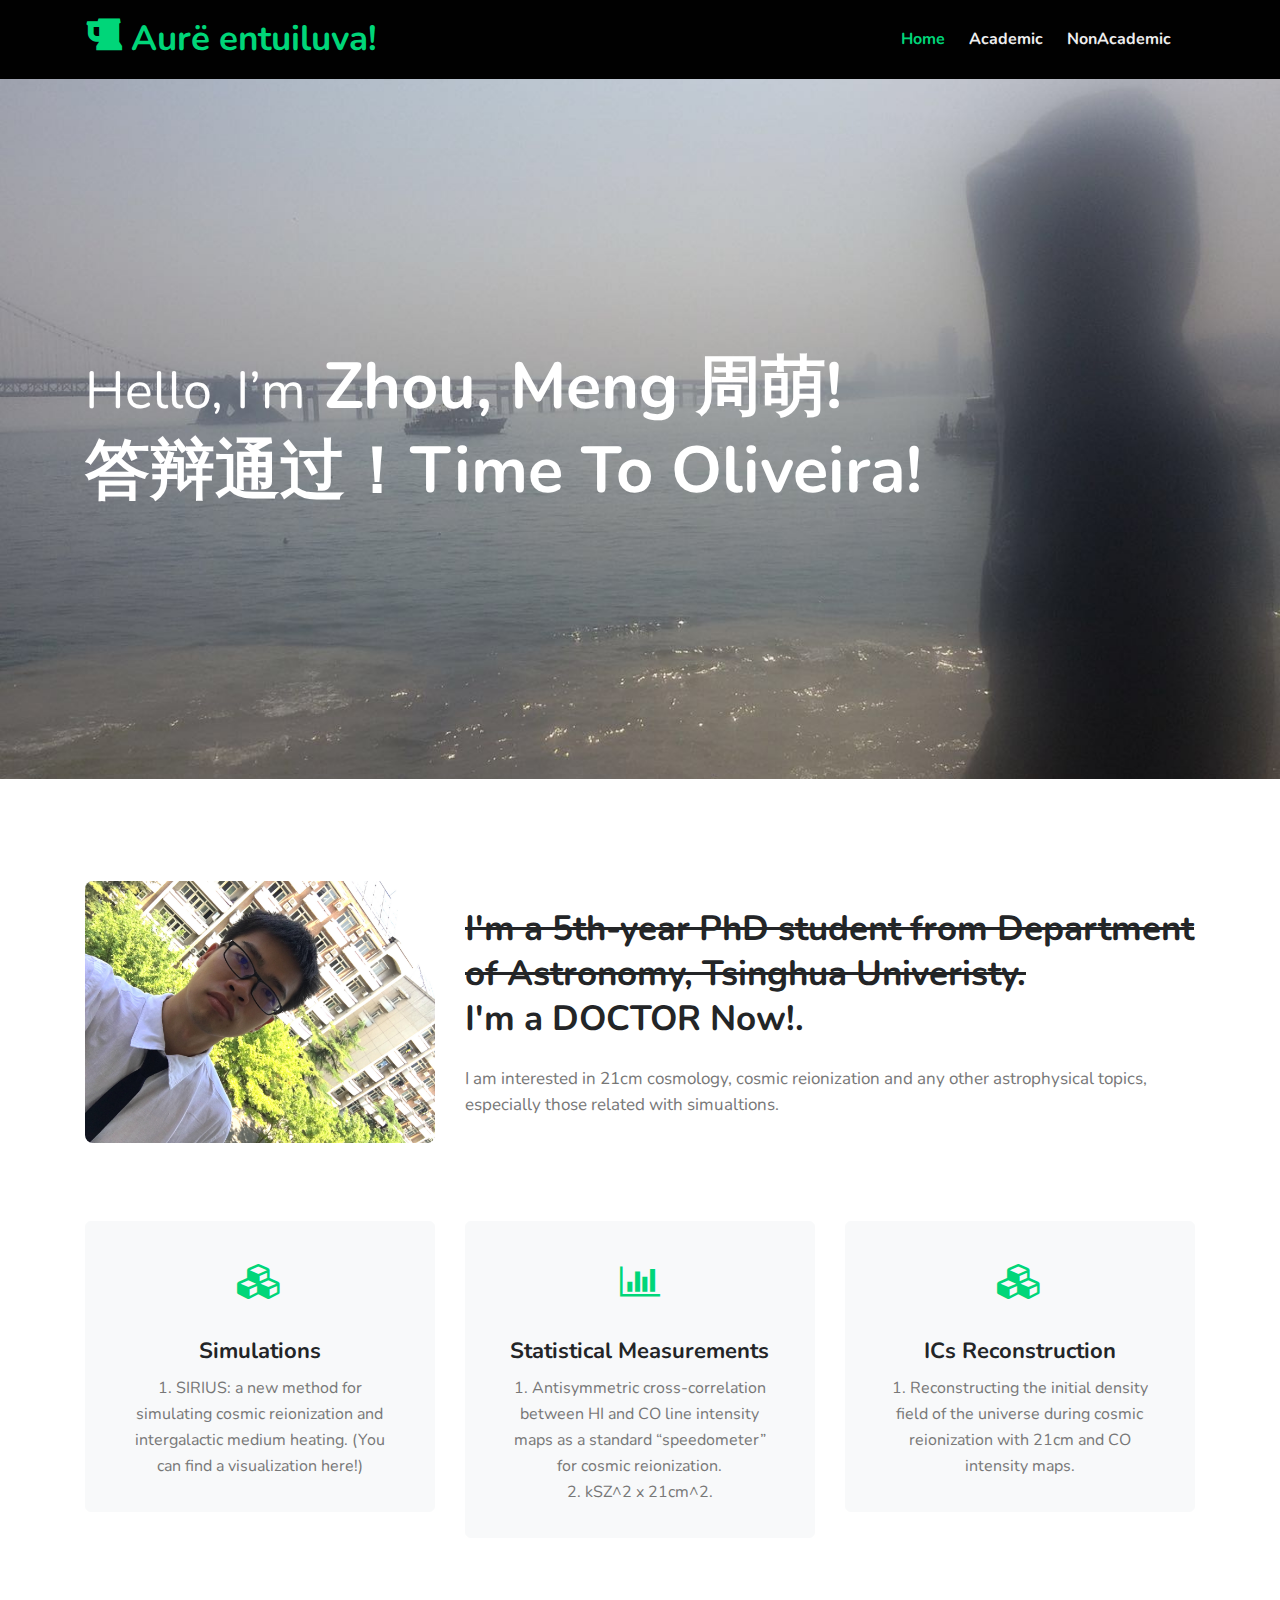
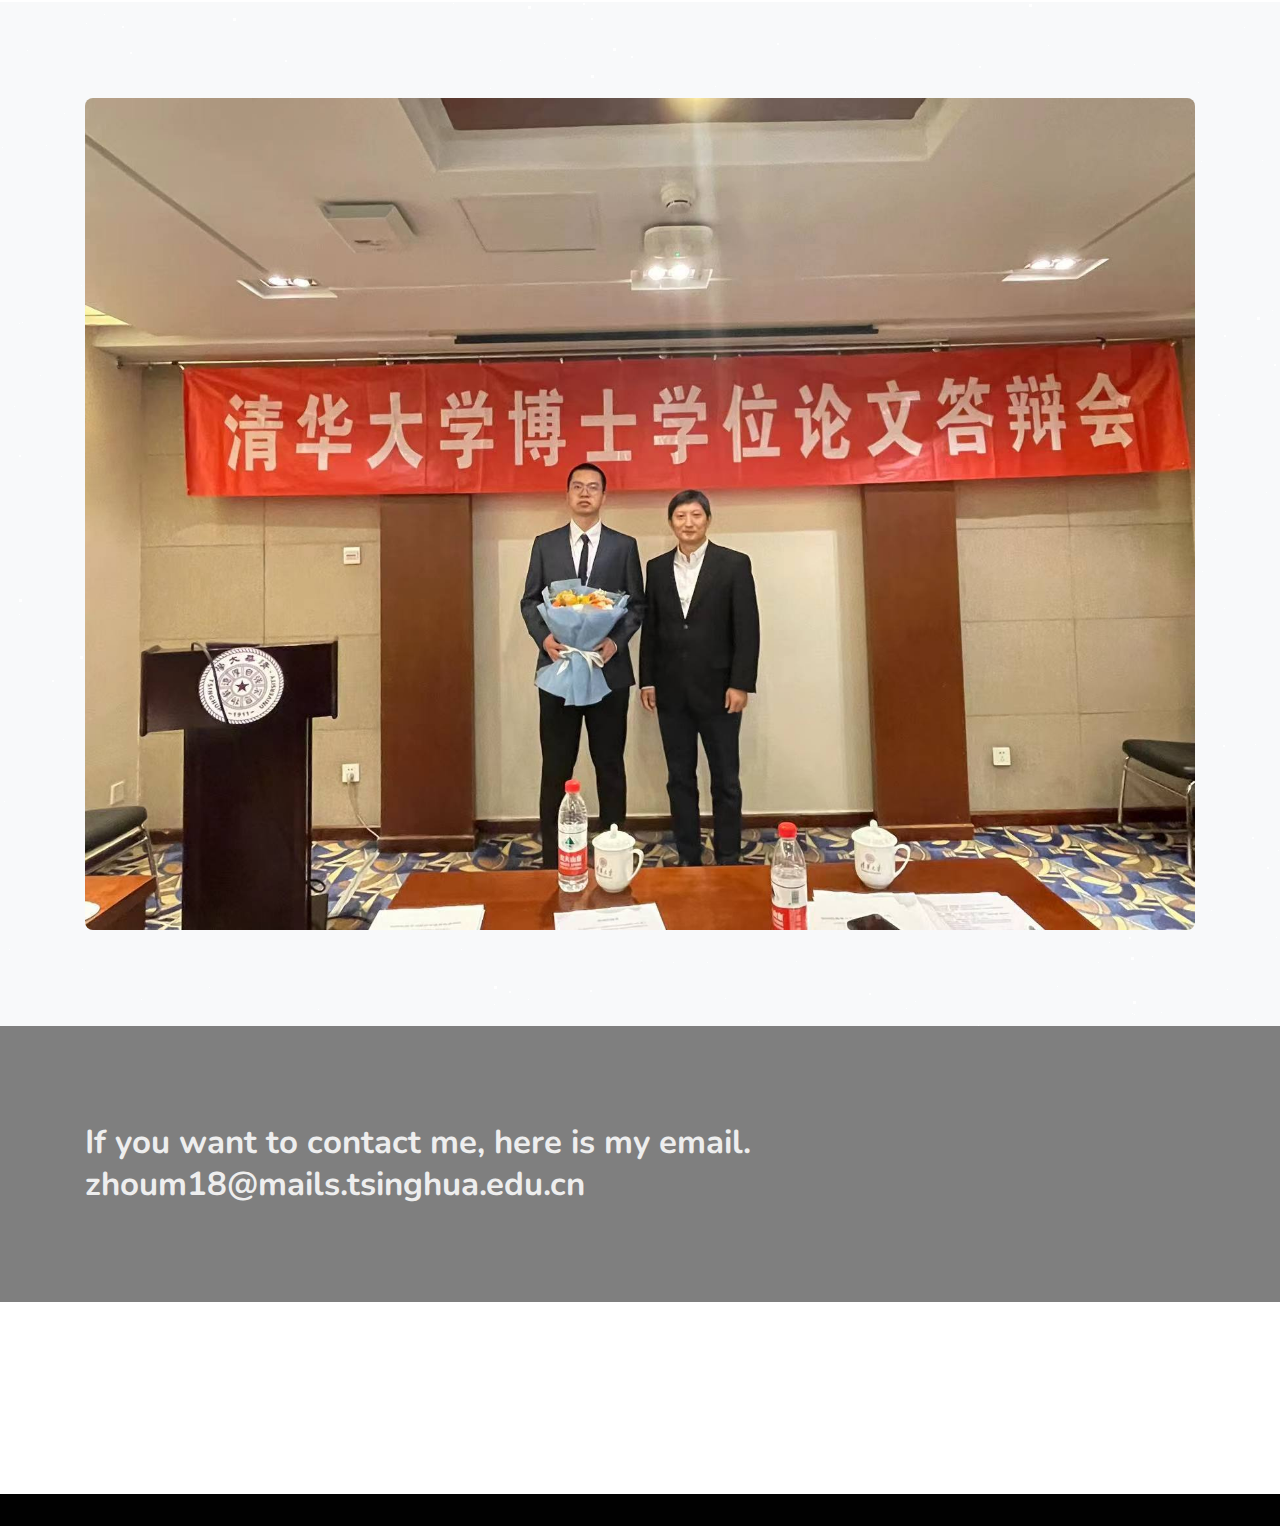
==== commit 05fece6d: "Update" ====
--- a/index.html
+++ b/index.html
@@ -78,7 +78,8 @@
 					<a><img src="assets/images/myimage.jpg" class="img-fluid" alt="content-photo"></a>
 				</div>
 				<div class="col-lg-8 content-left mt-lg-0 mt-5 ">
-					<h3>I'm a 5th-year PhD student from Department of Astronomy, Tsinghua Univeristy.</h3>
+					<h3><del>I'm a 5th-year PhD student from Department of Astronomy, Tsinghua Univeristy.</del></h3>
+                    <h3>I'm a DOCTOR Now!.</h3>
 					<p class="mb-0">I am interested in 21cm cosmology, cosmic reionization and any other astrophysical topics, especially those related with simualtions.
                     </p>
 				</div>
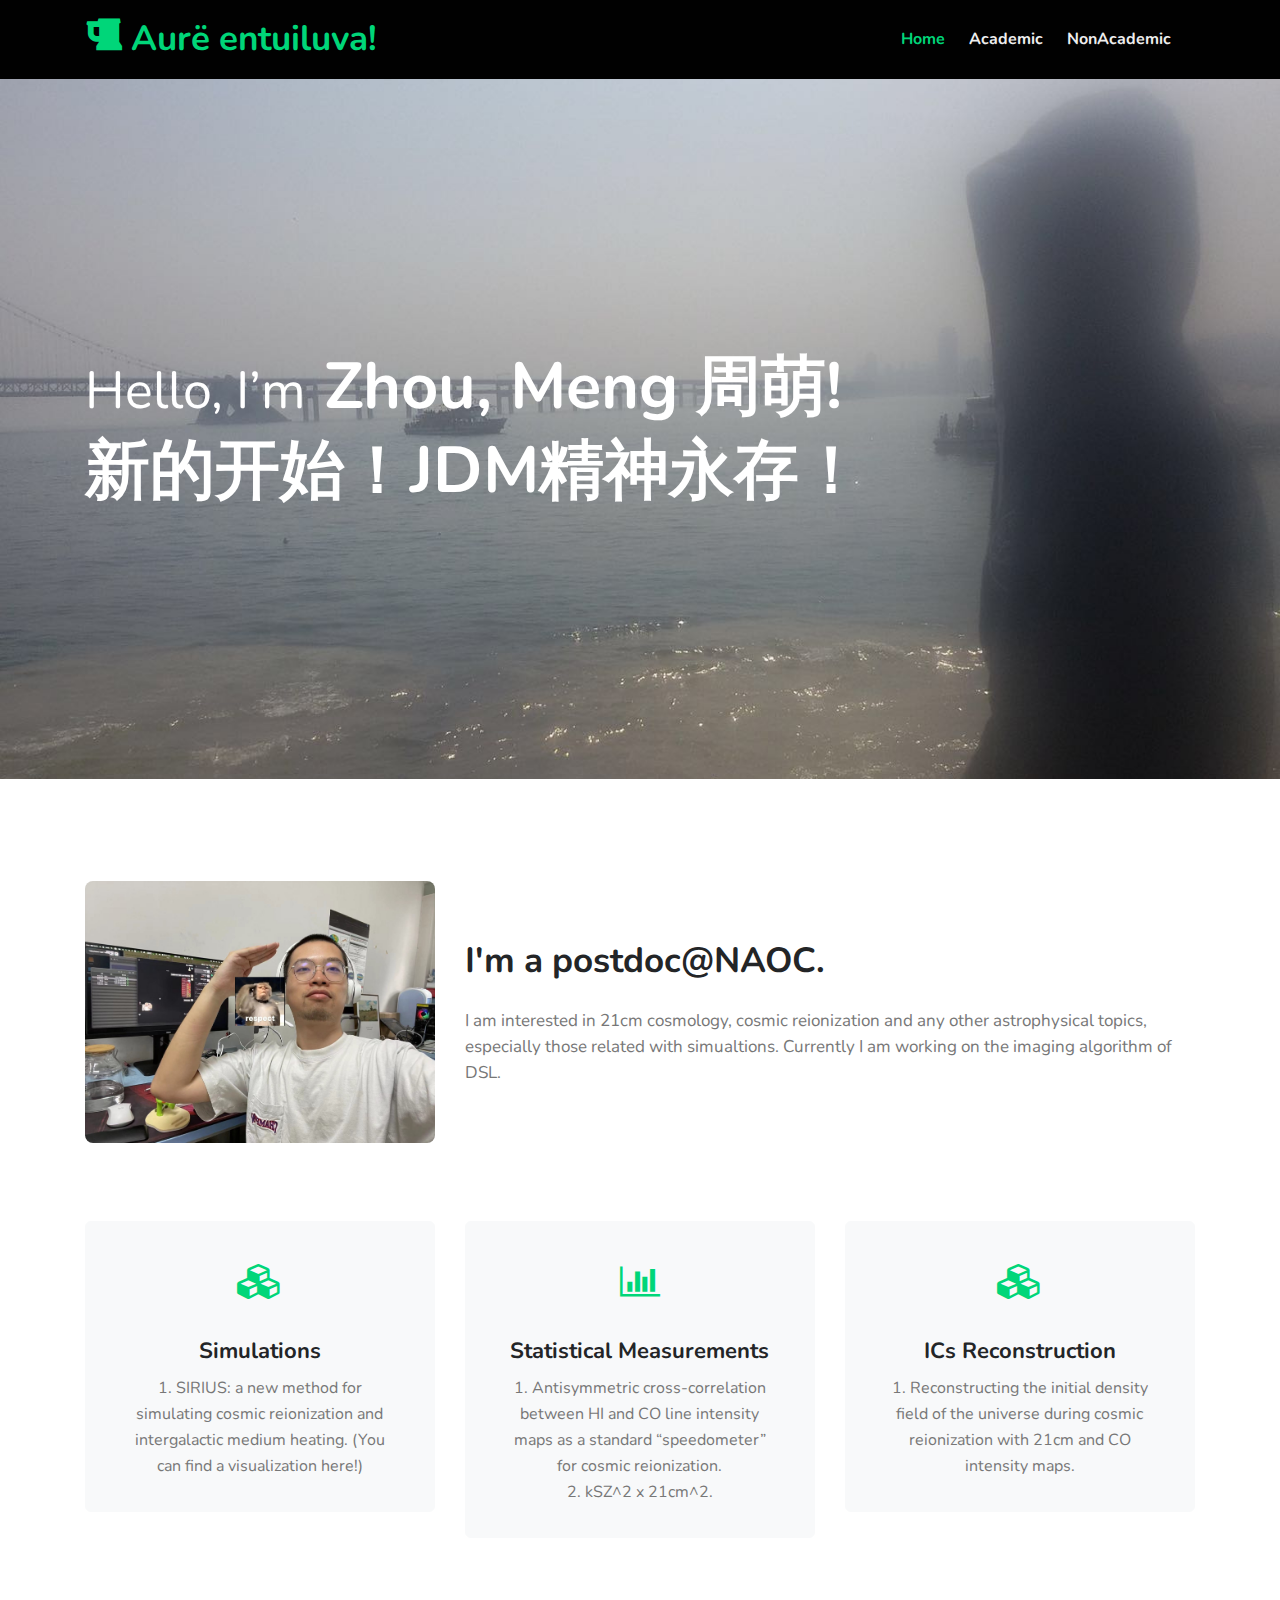
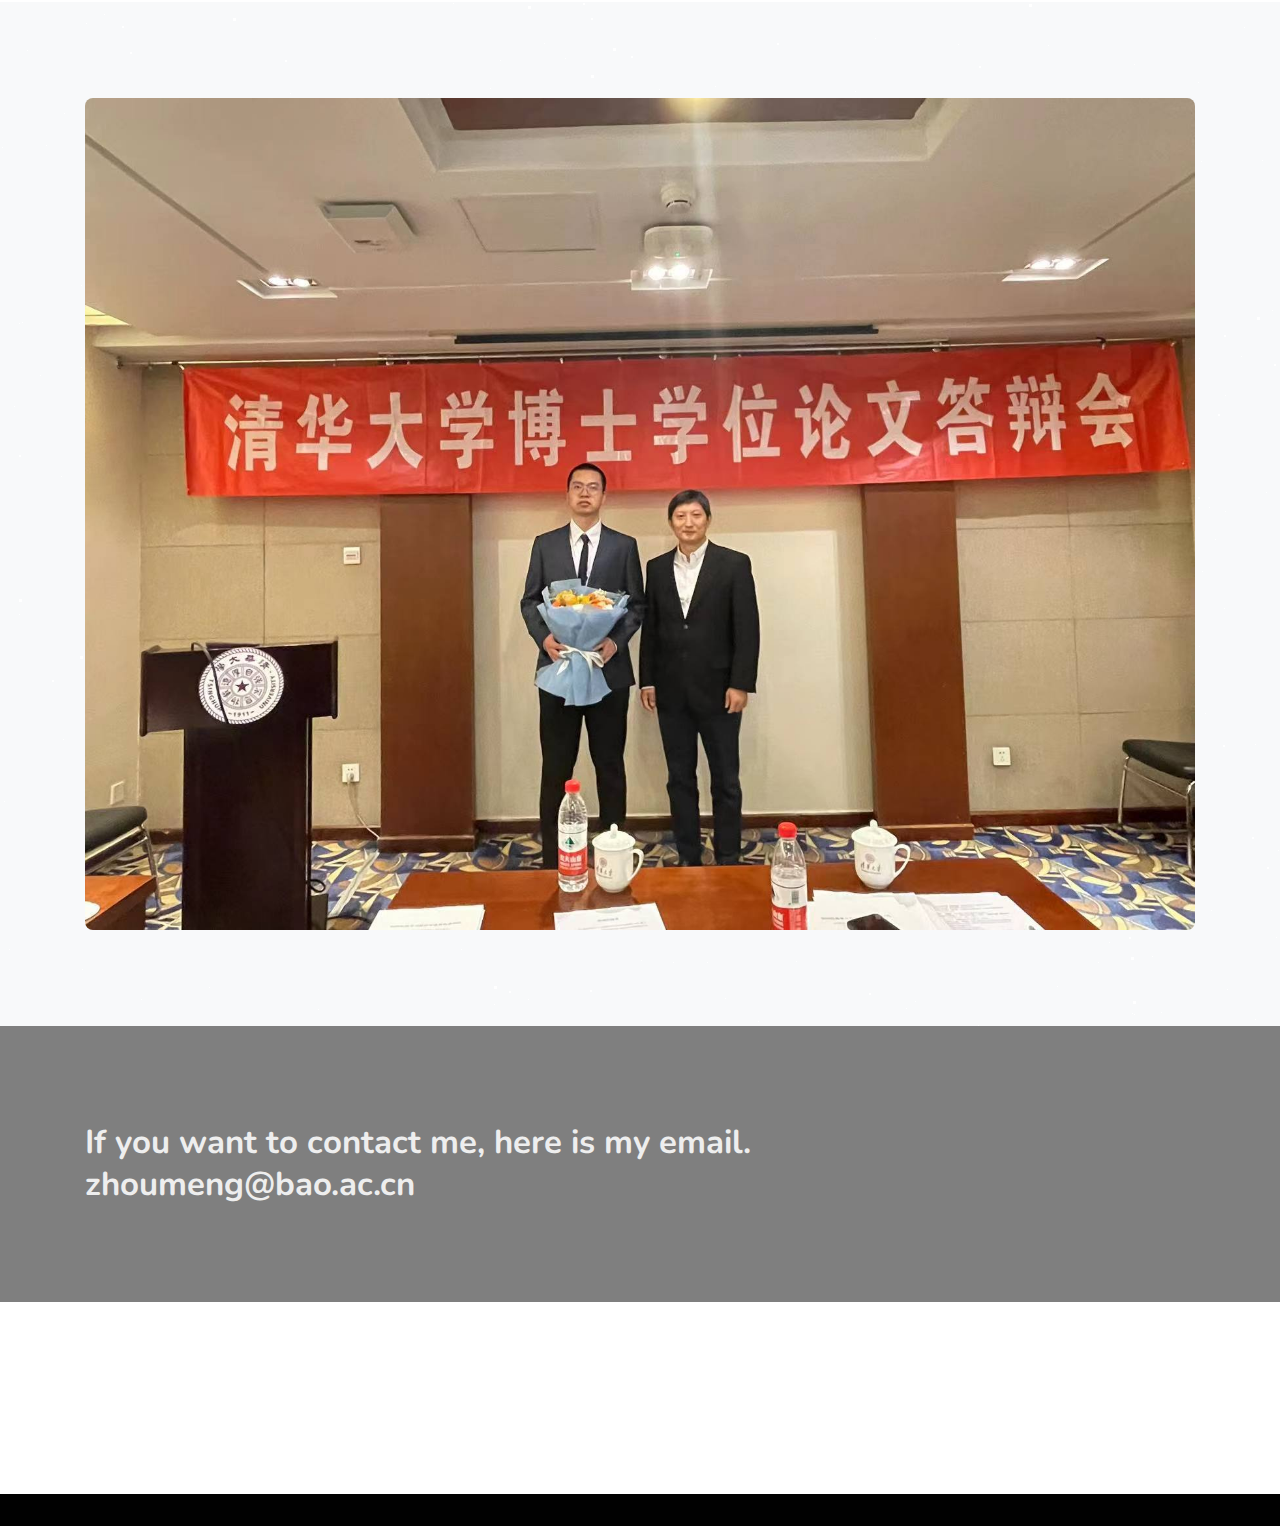
==== commit 67ab6d91: "Update" ====
--- a/index.html
+++ b/index.html
@@ -59,7 +59,7 @@
         Zhou, Meng 周萌!
       </h3>
       <h3 class="banner-text">
-          答辩通过！Time To Oliveira!
+          新的开始！JDM精神永存！
       </h3>
     </div>
   </div>
@@ -75,12 +75,11 @@
 		<div class="container">
 			<div class="row">
 				<div class="col-lg-4 content-photo">
-					<a><img src="assets/images/myimage.jpg" class="img-fluid" alt="content-photo"></a>
+					<a><img src="assets/images/me+malou.jpg" class="img-fluid" alt="content-photo"></a>
 				</div>
 				<div class="col-lg-8 content-left mt-lg-0 mt-5 ">
-					<h3><del>I'm a 5th-year PhD student from Department of Astronomy, Tsinghua Univeristy.</del></h3>
-                    <h3>I'm a DOCTOR Now!.</h3>
-					<p class="mb-0">I am interested in 21cm cosmology, cosmic reionization and any other astrophysical topics, especially those related with simualtions.
+					<h3>I'm a postdoc@NAOC.</h3>
+					<p class="mb-0">I am interested in 21cm cosmology, cosmic reionization and any other astrophysical topics, especially those related with simualtions. Currently I am working on the imaging algorithm of DSL.
                     </p>
 				</div>
 			</div>
@@ -176,7 +175,7 @@
             <div class="row">
                 <div class="col-lg-9">
                     <h4>If you want to contact me, here is my email.</h4>
-                    <h4> zhoum18@mails.tsinghua.edu.cn</h4>
+                    <h4> zhoumeng@bao.ac.cn</h4>
                 </div>
                 <div class="col-lg-3 mt-lg-0 mt-3 text-lg-center tablet-grid">
                     <img src="assets/images/client1.jpg" alt="" class="img-fluid" />
